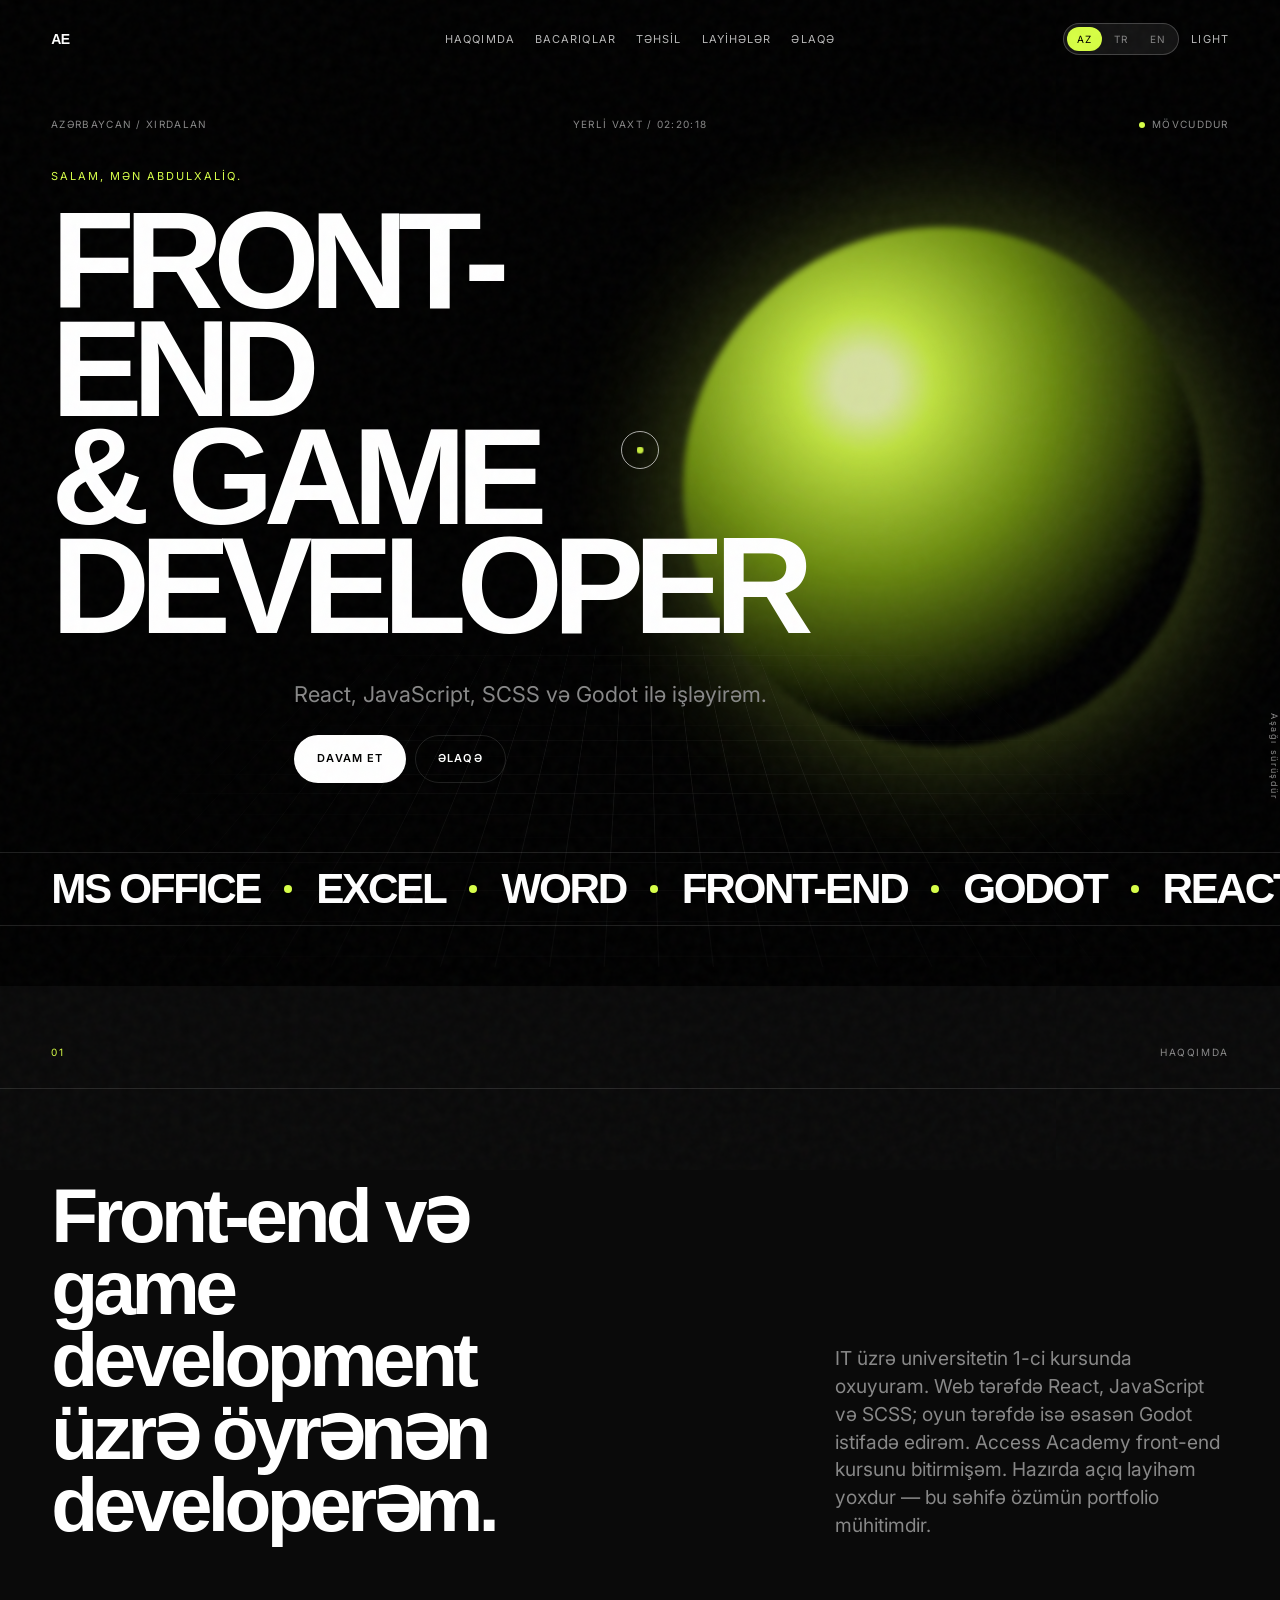
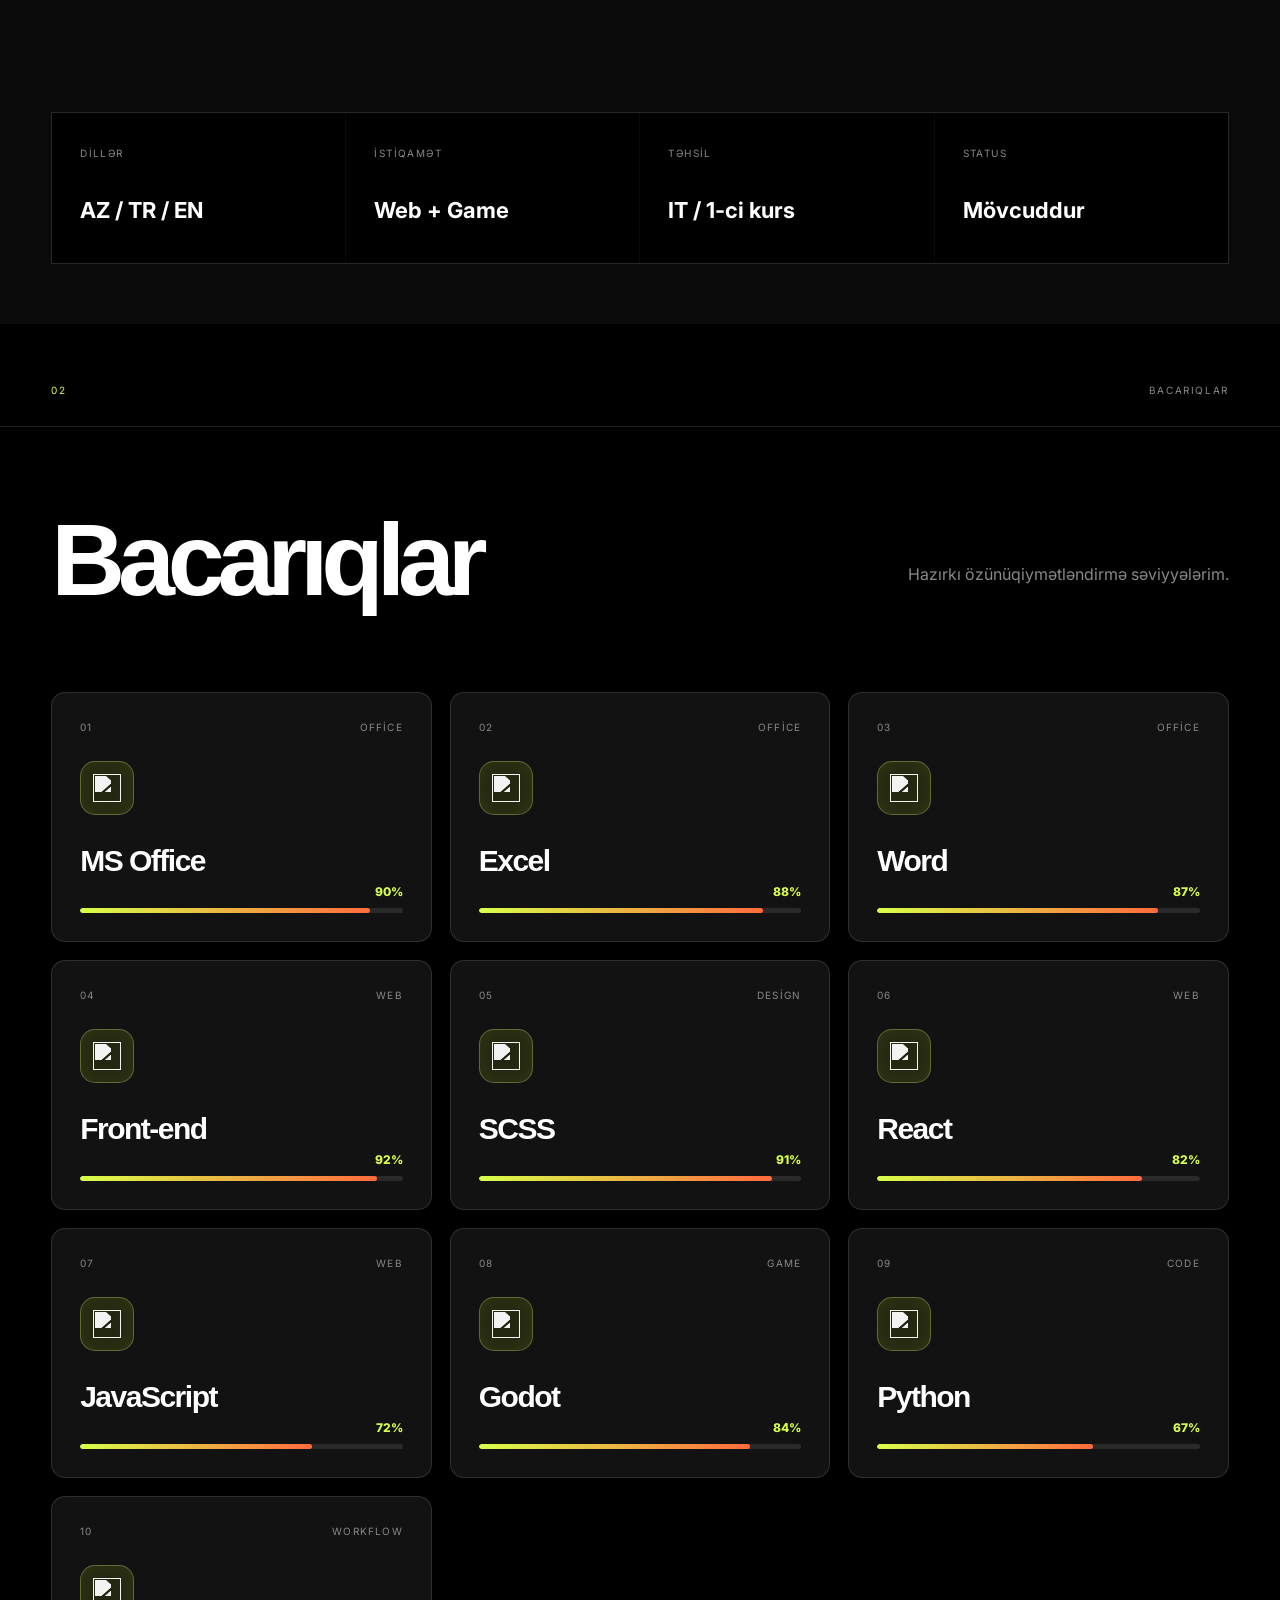
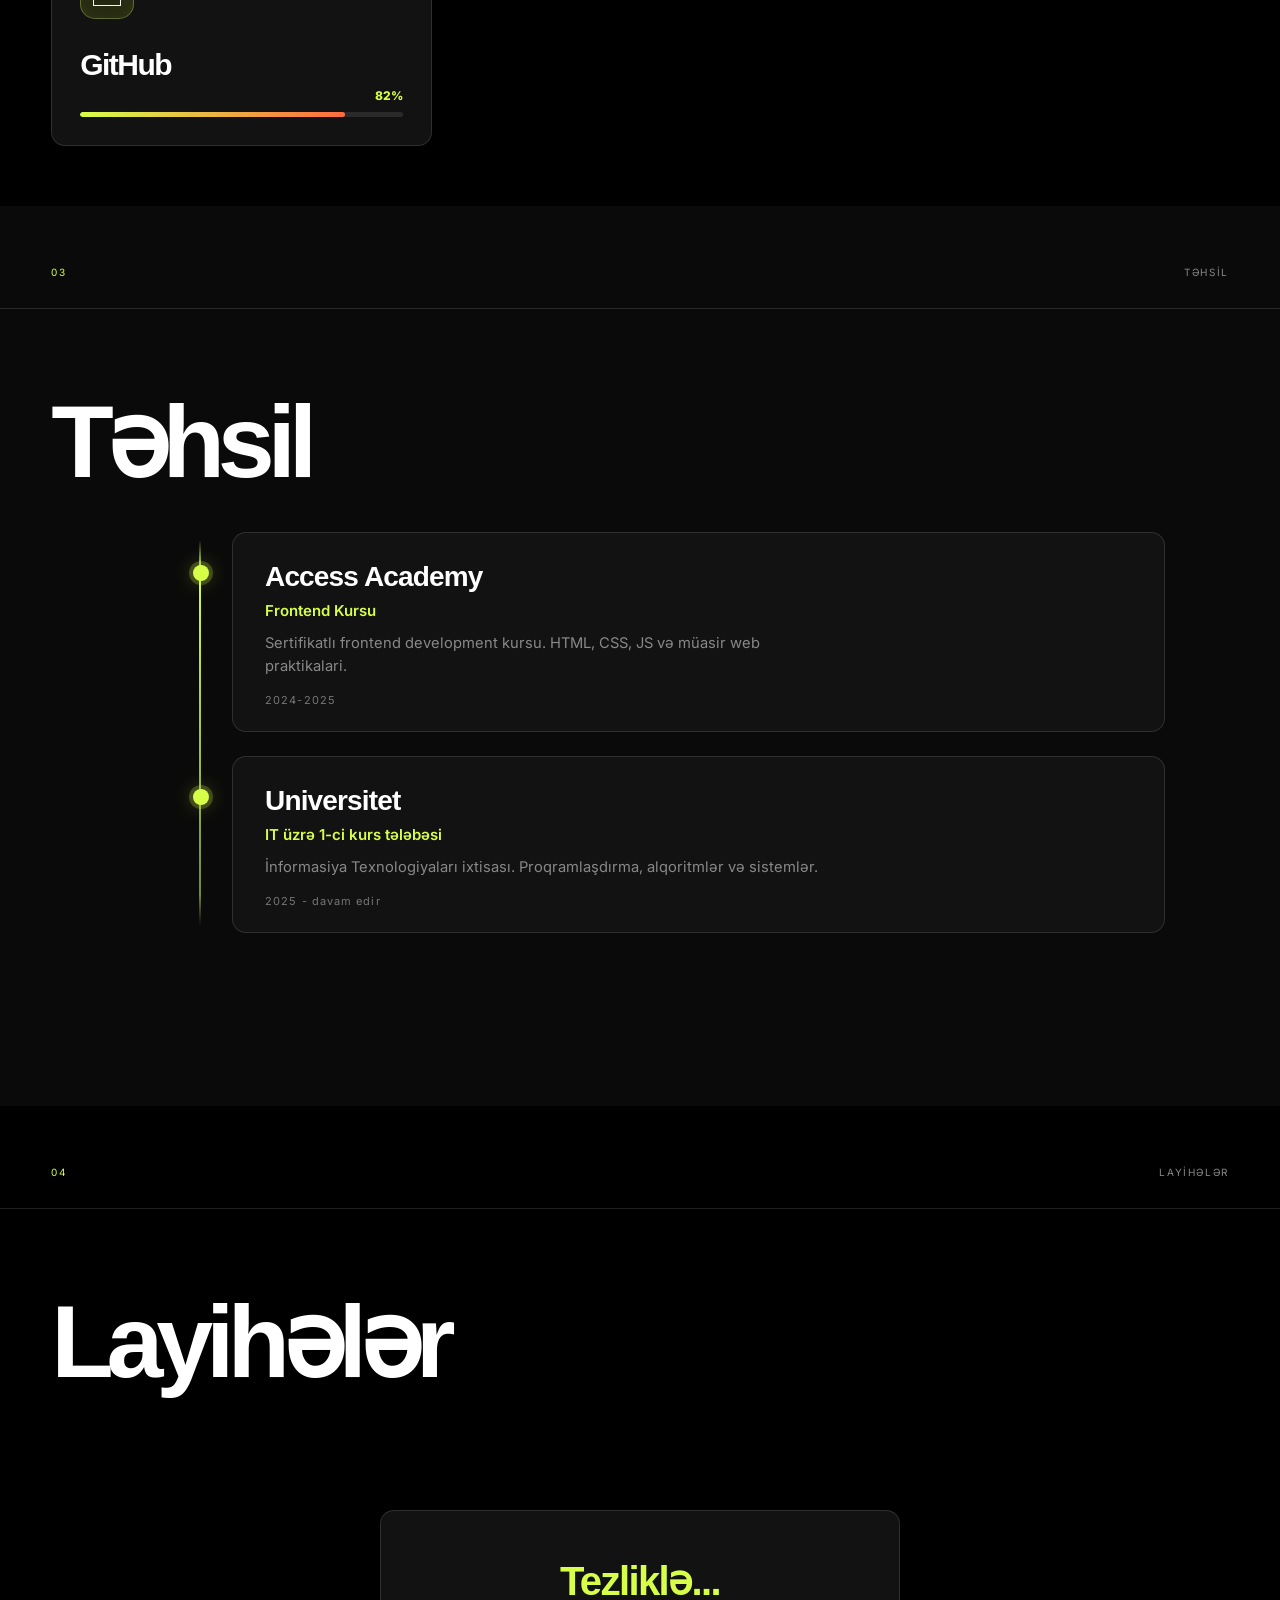
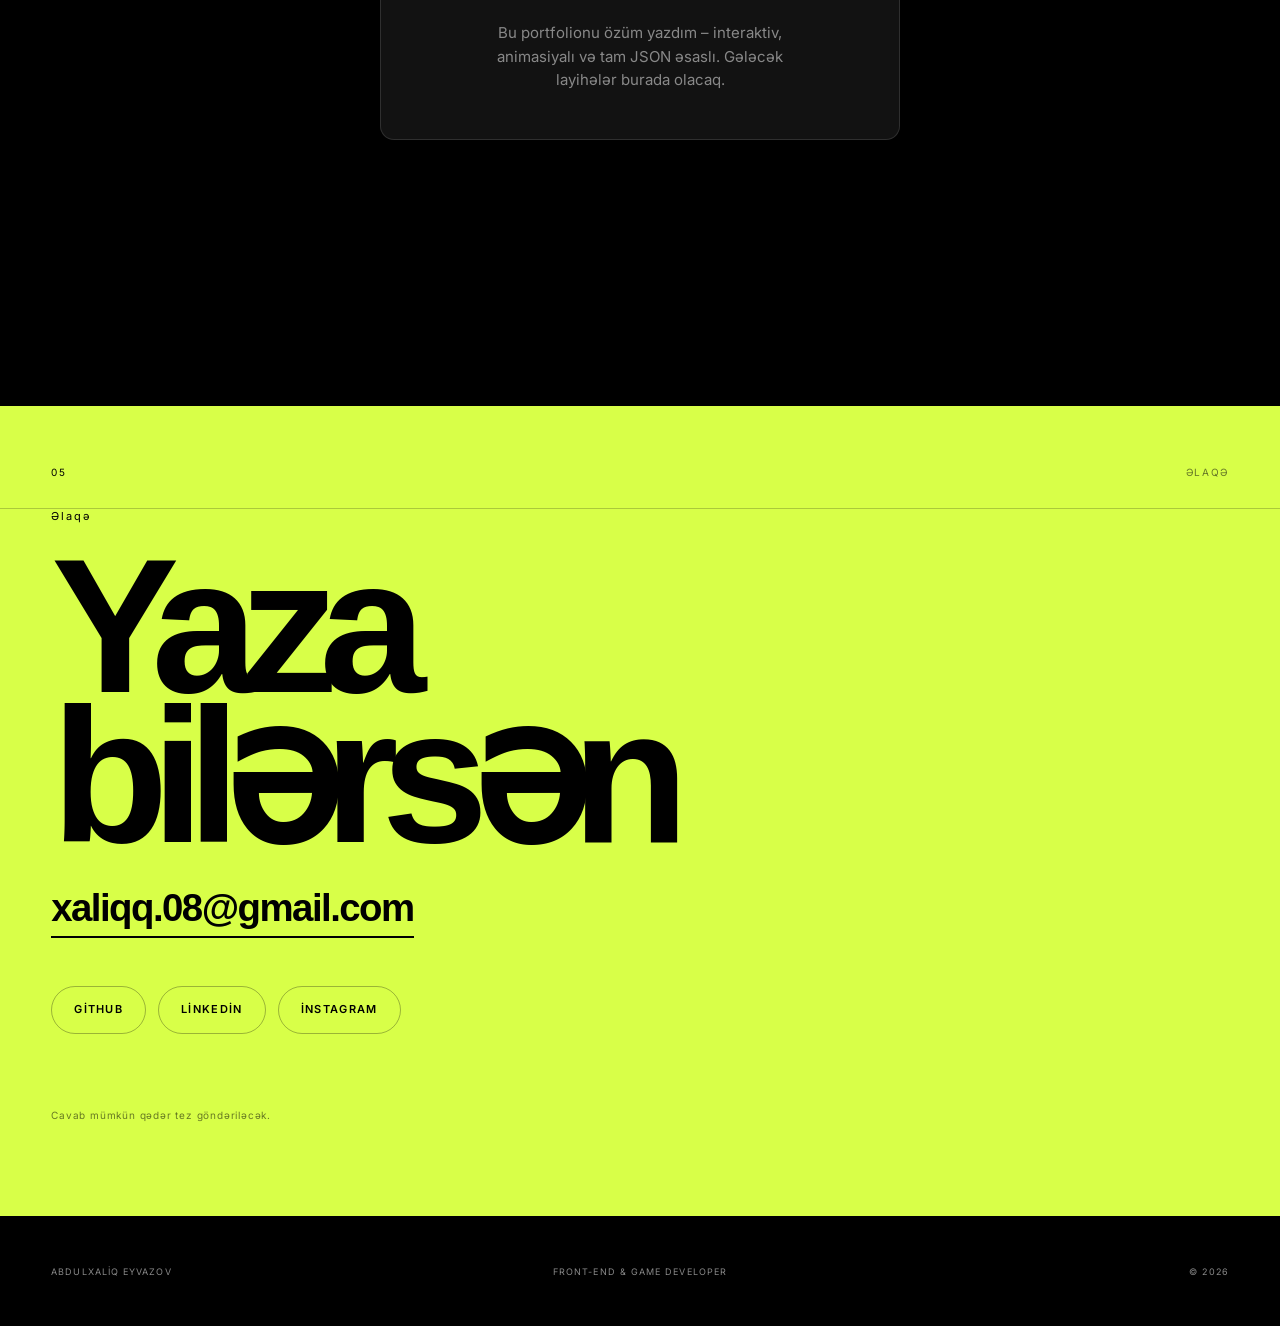
==== index.html @ 8be9647c "first" ====
<!doctype html>
<html lang="az">
<head>
  <meta charset="UTF-8">
  <meta name="viewport" content="width=device-width, initial-scale=1.0">
  <meta name="theme-color" content="#070708">
  <meta name="description" content="">
  <title></title>
  <link rel="preconnect" href="https://fonts.googleapis.com">
  <link rel="preconnect" href="https://fonts.gstatic.com" crossorigin>
  <link href="https://fonts.googleapis.com/css2?family=Inter:wght@400;500;600;700;800&display=swap" rel="stylesheet">
  <link rel="stylesheet" href="style/main.css">
</head>
<body>
  <div class="pageLoader" data-page-loader>
    <div class="pageLoader__number" data-loader-number></div>
    <div class="pageLoader__line"><span data-loader-line></span></div>
  </div>

  <div class="siteNoise" aria-hidden="true"></div>
  <div class="cursor cursor--dot" data-cursor-dot></div>
  <div class="cursor cursor--ring" data-cursor-ring></div>

  <header class="header" data-header>
    <div class="header__logo"><a href="#top" data-scroll-link data-site-name></a></div>
    <nav class="header__nav" data-nav></nav>
    <div class="header__tools">
      <div class="langPicker" data-language-picker></div>
      <button class="header__tool" type="button" data-theme-toggle></button>
      <button class="header__tool header__menu" type="button" data-menu-toggle></button>
    </div>
  </header>

  <main id="top">
    <section class="mainSection hero" id="hero" data-section="hero">
      <div class="hero__meta metaRow">
        <span data-location></span>
        <span data-local-time></span>
        <span data-status></span>
      </div>

      <div class="hero__stage">
        <div class="hero__grid"></div>
        <div class="hero__orb" data-hero-orb></div>
        <div class="hero__hello" data-hero-hello></div>
        <h1 class="hero__title" data-hero-title></h1>
        <p class="hero__sub" data-hero-sub></p>
        <div class="hero__actions" data-hero-actions></div>
        <div class="hero__hint" data-scroll-hint></div>
      </div>

      <div class="hero__ticker ticker" data-hero-ticker></div>
    </section>

    <section class="mainSection manifesto" id="about" data-section="about">
      <div class="sectionTop">
        <span class="sectionTop__index" data-section-index></span>
        <span data-section-label="about"></span>
      </div>
      <div class="manifesto__content">
        <div class="manifesto__lead" data-about-lead></div>
        <div class="manifesto__copy" data-about-copy></div>
        <div class="manifesto__facts" data-about-facts></div>
      </div>
    </section>

    <section class="mainSection skillSection" id="skills" data-section="skills">
      <div class="sectionTop">
        <span class="sectionTop__index" data-section-index></span>
        <span data-section-label="skills"></span>
      </div>
      <div class="skillSection__intro">
        <h2 class="megaTitle" data-skills-title></h2>
        <p data-skills-copy></p>
      </div>
      <div class="skillList" data-skill-list></div>
    </section>

    <section class="mainSection experience" id="journey" data-section="journey">
      <div class="sectionTop">
        <span class="sectionTop__index" data-section-index></span>
        <span data-section-label="journey"></span>
      </div>
      <div class="experience__header">
        <h2 class="megaTitle" data-journey-title></h2>
      </div>
      <div class="experience__rail" data-experience-rail></div>
    </section>

    <section class="mainSection projects" id="projects" data-section="projects">
      <div class="sectionTop">
        <span class="sectionTop__index" data-section-index></span>
        <span data-section-label="projects"></span>
      </div>
      <div class="projects__header">
        <h2 class="megaTitle" data-projects-title></h2>
      </div>
      <div class="projects__empty" data-projects-empty></div>
      <div class="projects__ideas" data-project-ideas></div>
    </section>

    <section class="mainSection contact" id="contact" data-section="contact">
      <div class="sectionTop">
        <span class="sectionTop__index" data-section-index></span>
        <span data-section-label="contact"></span>
      </div>
      <div class="contact__stage">
        <div class="contact__eyebrow" data-contact-eyebrow></div>
        <h2 class="contact__title" data-contact-title></h2>
        <button class="contact__mail" data-copy-email type="button"></button>
        <div class="contact__links" data-contact-links></div>
        <div class="contact__signal" data-contact-signal></div>
      </div>
    </section>
  </main>

  <footer class="footer" data-footer>
    <div data-footer-left></div>
    <div data-footer-center></div>
    <div data-footer-right></div>
  </footer>

  <div class="mobileMenu" data-mobile-menu>
    <div class="mobileMenu__top">
      <span data-mobile-name></span>
      <button type="button" data-mobile-close></button>
    </div>
    <div class="mobileMenu__links" data-mobile-links></div>
  </div>

  <div class="toast" data-toast></div>

  <script type="module" src="js/load.js"></script>
</body>
</html>
---- style/main.css ----
@charset "UTF-8";
:root {
  /* Pure dark */
  --color-background: #000000;
  --color-surface: #0a0a0a;
  --color-surface-alt: #121212;
  --color-text: #ffffff;
  --color-muted: #888888;
  --color-line: rgba(255, 255, 255, 0.12);
  --color-accent: #d8ff48;
  --color-accent-soft: #b8e02a;
  --color-hot: #ff6b3d;
  --color-glow: rgba(216, 255, 72, 0.22);
  --color-glow-strong: rgba(216, 255, 72, 0.4);
  --color-overlay: rgba(0, 0, 0, 0.75);
  --font-display: "Arial Black", "Helvetica Neue", Arial, sans-serif;
  --font-body: Inter, ui-sans-serif, system-ui, -apple-system, BlinkMacSystemFont, "Segoe UI", sans-serif;
  --radius-small: 14px;
  --radius-medium: 28px;
  --radius-large: 48px;
  --ease: cubic-bezier(0.2, 0.8, 0.2, 1);
  --page-padding: clamp(20px, 4vw, 56px);
  --section-pad: clamp(60px, 11vw, 30px);
  --header-height: 78px;
  --cursor-x: 50vw;
  --cursor-y: 50vh;
  --scroll-progress: 0;
  --shadow-soft: 0 20px 60px rgba(0, 0, 0, 0.5);
  --shadow-glow: 0 0 80px var(--color-glow);
}

:root[data-theme=light] {
  /* Pure light */
  --color-background: #ffffff;
  --color-surface: #f4f4f4;
  --color-surface-alt: #ebebeb;
  --color-text: #000000;
  --color-muted: #666666;
  --color-line: rgba(0, 0, 0, 0.12);
  --color-accent: #6b8f00;
  --color-accent-soft: #5a7a00;
  --color-hot: #d14d22;
  --color-glow: rgba(107, 143, 0, 0.18);
  --color-glow-strong: rgba(107, 143, 0, 0.32);
  --color-overlay: rgba(255, 255, 255, 0.85);
  --shadow-soft: 0 16px 40px rgba(0, 0, 0, 0.08);
  --shadow-glow: 0 0 50px var(--color-glow);
}

.header {
  width: min(100%, 1350px);
  margin: 0 auto;
  padding-inline: var(--page-padding);
  position: fixed;
  top: 0;
  left: 0;
  right: 0;
  bottom: auto;
  z-index: 50;
  height: var(--header-height);
  display: grid;
  grid-template-columns: 1fr auto 1fr;
  align-items: center;
  mix-blend-mode: difference;
  color: #fff;
  pointer-events: none;
}
.header .header__logo,
.header .header__nav,
.header .header__tools {
  pointer-events: auto;
}
.header .header__logo {
  font: 900 14px/1 var(--font-display);
  letter-spacing: -0.04em;
  text-transform: uppercase;
}
.header .header__nav {
  display: flex;
  gap: 20px;
}
.header .header__tools {
  justify-self: end;
  display: flex;
  align-items: center;
  gap: 12px;
}
.header .header__tools .header__tool {
  background: none;
  border: 0;
  padding: 7px 0;
  cursor: pointer;
}
.header .header__tools .header__menu {
  display: none;
  background-color: var(--color-text);
  padding: 8px;
  border-radius: 50px;
  color: var(--color-background);
}
.header .header__tools .langPicker {
  mix-blend-mode: normal;
  color: var(--color-text);
}

.header__nav a,
.header__tool {
  font-size: 11px;
  letter-spacing: 0.1em;
  text-transform: uppercase;
  opacity: 0.72;
  transition: opacity 0.3s var(--ease);
}

.header__nav a:hover,
.header__tool:hover {
  opacity: 1;
}

html[data-theme=dark] .header__tools .langPicker {
  background: rgba(255, 255, 255, 0.08);
  border-color: rgba(255, 255, 255, 0.2);
}

html[data-theme=light] .header__tools .langPicker {
  background: rgba(0, 0, 0, 0.06);
  border-color: rgba(0, 0, 0, 0.15);
}

main {
  position: relative;
}

.mainSection {
  position: relative;
  min-height: 100vh;
  padding-block: var(--section-pad);
  scroll-margin-top: var(--header-height);
}

.mainSection > * {
  width: min(100%, 1350px);
  margin: 0 auto;
  padding-inline: var(--page-padding);
}

.sectionTop {
  display: flex;
  justify-content: space-between;
  align-items: center;
  padding-bottom: 30px;
  border-bottom: 1px solid var(--color-line);
  color: var(--color-muted);
  text-transform: uppercase;
  letter-spacing: 0.16em;
  font-size: 10px;
}

.sectionTop__index {
  color: var(--color-accent);
}

.hero {
  min-height: 100svh;
  padding-top: calc(var(--header-height) + 40px);
  display: flex;
  flex-direction: column;
  justify-content: space-between;
  overflow: clip;
}

.hero__meta,
.metaRow {
  font-size: 10px;
  letter-spacing: 0.13em;
  color: var(--color-muted);
  text-transform: uppercase;
}

.metaRow {
  display: grid;
  grid-template-columns: repeat(3, 1fr);
  gap: 12px;
}

.metaRow span:nth-child(2) {
  text-align: center;
}

.metaRow span:nth-child(3) {
  text-align: right;
}

.hero__stage {
  position: relative;
  min-height: calc(100svh - var(--header-height) - 130px);
  display: grid;
  align-content: center;
  isolation: isolate;
}

.hero__grid {
  position: absolute;
  inset: -10% -5%;
  opacity: 0.55;
  background-image: linear-gradient(var(--color-line) 1px, transparent 1px), linear-gradient(90deg, var(--color-line) 1px, transparent 1px);
  background-size: 48px 48px;
  -webkit-mask-image: radial-gradient(circle at 50% 50%, black 20%, transparent 78%);
          mask-image: radial-gradient(circle at 50% 50%, black 20%, transparent 78%);
  z-index: -2;
  transform: perspective(700px) rotateX(52deg) translateY(13%);
  transform-origin: center bottom;
}

.hero__orb {
  position: absolute;
  width: min(46vw, 520px);
  aspect-ratio: 1;
  border-radius: 50%;
  right: 6%;
  top: 14%;
  background: radial-gradient(circle at 35% 30%, #f4ffb8 0 6%, var(--color-accent) 14%, #7a9e12 38%, transparent 70%);
  filter: blur(3px);
  opacity: 0.88;
  mix-blend-mode: screen;
  z-index: -1;
  animation: orbFloat 8s ease-in-out infinite;
  box-shadow: 0 0 120px var(--color-glow-strong);
}

.hero__hello {
  font-size: 11px;
  letter-spacing: 0.18em;
  text-transform: uppercase;
  margin-bottom: 24px;
  color: var(--color-accent);
}

.hero__title {
  margin: 0;
  white-space: pre-line;
  font: 900 clamp(54px, 10.7vw, 190px)/0.79 var(--font-display);
  letter-spacing: -0.075em;
  max-width: 7.5ch;
  text-transform: uppercase;
  transform: translateZ(0);
}

.hero__sub {
  width: min(100%, 520px);
  margin: 42px 0 0 clamp(0px, 19vw, 280px);
  font-size: clamp(15px, 1.7vw, 22px);
  line-height: 1.15;
  color: var(--color-muted);
}

.hero__actions {
  display: flex;
  gap: 10px;
  margin: 28px 0 0 clamp(0px, 19vw, 280px);
  flex-wrap: wrap;
}

.hero__hint {
  position: absolute;
  bottom: 22px;
  right: 0;
  writing-mode: vertical-rl;
  color: var(--color-muted);
  font-size: 9px;
  letter-spacing: 0.18em;
}

.hero__ticker {
  margin-top: 30px;
}

.manifesto {
  background: var(--color-surface);
}

.manifesto__content {
  padding-top: 90px;
  display: grid;
  grid-template-columns: 1.3fr 0.75fr;
  gap: 8vw;
}

.manifesto__lead {
  font: 800 clamp(38px, 6vw, 98px)/0.94 var(--font-display);
  letter-spacing: -0.06em;
  max-width: 11ch;
}

.manifesto__copy {
  color: var(--color-muted);
  font-size: clamp(15px, 1.5vw, 20px);
  line-height: 1.45;
  align-self: end;
}

.manifesto__facts {
  grid-column: 1/-1;
  display: grid;
  grid-template-columns: repeat(4, 1fr);
  gap: 1px;
  border: 1px solid var(--color-line);
  margin-top: 70px;
}

.manifesto__fact {
  padding: 28px;
  min-height: 150px;
  background: var(--color-background);
}

.manifesto__fact-label {
  color: var(--color-muted);
  font-size: 10px;
  letter-spacing: 0.14em;
  text-transform: uppercase;
}

.manifesto__fact-value {
  display: block;
  margin-top: 36px;
  font-size: 22px;
}

.skillSection {
  overflow: hidden;
}

.skillSection__intro,
.projects__header {
  display: flex;
  justify-content: space-between;
  gap: 40px;
  align-items: end;
  padding-top: 90px;
}

.megaTitle {
  margin: 0;
  font: 900 clamp(48px, 8vw, 128px)/0.83 var(--font-display);
  letter-spacing: -0.07em;
  max-width: 7.5ch;
}

.skillSection__intro p,
.projects__header p {
  max-width: 390px;
  color: var(--color-muted);
  line-height: 1.45;
}

.skillPointerLight {
  position: absolute;
  width: 110px;
  aspect-ratio: 1;
  left: 0;
  top: 0;
  border-radius: 50%;
  transform: translate(calc(var(--skill-pointer-x) - 50%), calc(var(--skill-pointer-y) - 50%)) scale(0.55);
  background: radial-gradient(circle, color-mix(in srgb, var(--color-accent) 34%, transparent) 0 12%, color-mix(in srgb, var(--color-accent) 16%, transparent) 30%, transparent 70%);
  filter: blur(1px);
  opacity: 0;
  pointer-events: none;
  z-index: 1;
  transition: opacity 0.25s var(--ease), transform 0.45s var(--ease);
}

.skillOrb {
  width: 132px;
  aspect-ratio: 1;
  display: grid;
  place-items: center;
  border-radius: 50%;
  background: var(--color-accent);
  color: var(--color-background);
  font: 900 17px var(--font-display);
  text-align: center;
  z-index: 2;
  box-shadow: 0 0 40px var(--color-glow-strong), 0 0 100px var(--color-glow);
  transition: transform 0.5s var(--ease), box-shadow 0.5s var(--ease);
}

.skillOrb:hover {
  box-shadow: 0 0 60px var(--color-glow-strong), 0 0 140px var(--color-glow);
}

.skillList {
  display: grid;
  grid-template-columns: repeat(3, 1fr);
  gap: 18px;
  margin-top: 10vh;
}

.skillCard {
  --mx: 50%;
  --my: 50%;
  position: relative;
  min-height: 250px;
  padding: 28px 28px 24px;
  background: var(--color-surface-alt);
  border: 1px solid var(--color-line);
  border-radius: var(--radius-small);
  overflow: hidden;
  cursor: pointer;
  transform: translateZ(0);
  transition: transform 0.55s var(--ease), border-color 0.45s var(--ease), box-shadow 0.55s var(--ease), background-color 0.45s var(--ease);
}

.skillCard::after {
  content: "";
  position: absolute;
  left: 14px;
  right: 14px;
  top: 0;
  height: 2px;
  background: linear-gradient(90deg, var(--color-accent), var(--color-hot), var(--color-accent));
  background-size: 200% 100%;
  transform: scaleX(0);
  transform-origin: left;
  opacity: 0;
  transition: transform 0.65s var(--ease), opacity 0.4s var(--ease);
  animation: skillLineFlow 2.6s linear infinite paused;
}

.skillCard:hover,
.skillCard.is-near {
  border-color: color-mix(in srgb, var(--color-accent) 52%, var(--color-line));
  background: color-mix(in srgb, var(--color-surface-alt) 88%, var(--color-accent) 12%);
  transform: translateY(-6px);
  box-shadow: 0 18px 55px color-mix(in srgb, var(--color-glow) 75%, transparent), 0 0 0 1px color-mix(in srgb, var(--color-accent) 10%, transparent) inset;
}

.skillCard:hover::after,
.skillCard.is-near::after {
  transform: scaleX(1);
  opacity: 1;
  animation-play-state: running;
}

/* Shared mouse-follow glow for all cards */
.glowCard {
  --mx: 50%;
  --my: 50%;
}

.glowCard__halo {
  position: absolute;
  width: 160px;
  aspect-ratio: 1;
  left: var(--mx);
  top: var(--my);
  transform: translate(-50%, -50%);
  border-radius: 50%;
  background: radial-gradient(circle, color-mix(in srgb, var(--color-accent) 28%, transparent) 0, transparent 70%);
  filter: blur(14px);
  opacity: 0;
  pointer-events: none;
  z-index: 1;
  transition: opacity 0.25s var(--ease);
  will-change: left, top, opacity;
}

.glowCard:hover .glowCard__halo,
.glowCard.is-near .glowCard__halo {
  opacity: 1;
}

.glowCard::before {
  content: "";
  position: absolute;
  inset: 0;
  background: radial-gradient(circle at var(--mx) var(--my), color-mix(in srgb, var(--color-accent) 14%, transparent) 0, transparent 36%);
  opacity: 0;
  transition: opacity 0.35s var(--ease);
  pointer-events: none;
  z-index: 0;
}

.glowCard:hover::before,
.glowCard.is-near::before {
  opacity: 1;
}

.skillCard__top {
  position: relative;
  z-index: 2;
  display: flex;
  justify-content: space-between;
  color: var(--color-muted);
  font-size: 10px;
  letter-spacing: 0.12em;
  text-transform: uppercase;
  transition: color 0.3s var(--ease);
}

.skillCard:hover .skillCard__top,
.skillCard.is-near .skillCard__top {
  color: color-mix(in srgb, var(--color-accent) 70%, var(--color-text));
}

.skillCard__badge {
  position: relative;
  z-index: 2;
  margin-top: 28px;
  width: 54px;
  height: 54px;
  display: grid;
  place-items: center;
  border-radius: 15px;
  background: color-mix(in srgb, var(--color-accent) 12%, var(--color-surface));
  border: 1px solid color-mix(in srgb, var(--color-accent) 22%, var(--color-line));
  color: var(--color-accent);
  font: 800 12px var(--font-display);
  box-shadow: inset 0 0 22px color-mix(in srgb, var(--color-accent) 8%, transparent);
  transition: transform 0.55s var(--ease), box-shadow 0.55s var(--ease);
}

.skillCard__badge img {
  width: 28px;
  height: 28px;
  -o-object-fit: contain;
     object-fit: contain;
  display: block;
  /* mono icon: white on dark theme, black on light theme */
  filter: brightness(0) invert(1);
  opacity: 0.95;
}

html[data-theme=light] .skillCard__badge img {
  filter: brightness(0);
  opacity: 0.9;
}

.skillCard:hover .skillCard__badge,
.skillCard.is-near .skillCard__badge {
  transform: translateY(-2px) scale(1.05) rotate(-3deg);
  box-shadow: 0 0 24px var(--color-glow);
}

.skillCard__name {
  position: absolute;
  left: 28px;
  bottom: 66px;
  z-index: 2;
  font: 800 30px/0.95 var(--font-display);
  letter-spacing: -0.05em;
  max-width: 80%;
}

.skillCard__bar {
  position: absolute;
  left: 28px;
  right: 28px;
  bottom: 28px;
  z-index: 2;
  height: 5px;
  background: color-mix(in srgb, var(--color-line) 85%, transparent);
  border-radius: 999px;
  overflow: hidden;
}

.skillCard__fill {
  width: 0;
  height: 100%;
  background: linear-gradient(90deg, var(--color-accent), var(--color-hot), var(--color-accent));
  background-size: 200% 100%;
  border-radius: inherit;
  transition: width 1s 0.05s var(--ease);
  animation: skillLineFlow 2.6s linear infinite paused;
}

.skillCard.is-visible .skillCard__fill {
  width: var(--skill);
  animation-play-state: running;
}

.skillCard__level {
  position: absolute;
  right: 28px;
  bottom: 42px;
  z-index: 2;
  color: var(--color-accent);
  font: 800 12px var(--font-body);
}

.experience {
  background: var(--color-surface);
}

.experience__header {
  padding-top: 90px;
}

/* Title stays left; rail + cards sit further right under it */
.experience__rail {
  display: flex;
  flex-direction: column;
  gap: 24px;
  margin-top: 48px;
  width: 80%;
  position: relative;
  padding-left: 40px;
  top: 0;
  left: 4rem;
}

.experience__rail::before {
  content: "";
  position: absolute;
  left: 7px;
  top: 8px;
  bottom: 8px;
  width: 2px;
  border-radius: 2px;
  background: linear-gradient(to bottom, transparent 0%, var(--color-accent) 8%, color-mix(in srgb, var(--color-accent) 45%, var(--color-line)) 92%, transparent 100%);
}

.experience__item {
  position: relative;
  width: 100%;
  border: 1px solid var(--color-line);
  border-radius: var(--radius-small);
  padding: 28px 32px 24px;
  background: var(--color-surface-alt);
  overflow: visible;
  transition: transform 0.45s var(--ease), border-color 0.45s var(--ease), box-shadow 0.45s var(--ease);
}

.experience__dot {
  position: absolute;
  width: 16px;
  height: 16px;
  border-radius: 50%;
  background: var(--color-accent);
  left: -40px;
  top: 32px;
  flex-shrink: 0;
  box-shadow: 0 0 0 4px color-mix(in srgb, var(--color-accent) 22%, transparent), 0 0 20px var(--color-glow-strong);
  z-index: 3;
  pointer-events: none;
}

.experience__item:hover,
.experience__item.is-near {
  transform: translateX(4px);
  border-color: color-mix(in srgb, var(--color-accent) 40%, var(--color-line));
  box-shadow: 0 16px 48px color-mix(in srgb, var(--color-glow) 40%, transparent);
}

.experience__item:hover .experience__dot,
.experience__item.is-near .experience__dot {
  box-shadow: 0 0 0 5px color-mix(in srgb, var(--color-accent) 28%, transparent), 0 0 28px var(--color-glow-strong);
}

.experience__body {
  position: relative;
  z-index: 2;
  overflow: hidden;
}

.experience__institution {
  margin: 0;
  font: 800 clamp(20px, 2.4vw, 28px)/1.15 var(--font-display);
  letter-spacing: -0.03em;
}

.experience__role {
  margin: 8px 0 0;
  font-size: clamp(13px, 1.2vw, 15px);
  font-weight: 600;
  color: var(--color-accent);
}

.experience__desc {
  margin: 12px 0 0;
  max-width: 62ch;
  font-size: clamp(13px, 1.15vw, 15px);
  line-height: 1.5;
  color: var(--color-muted);
}

.experience__year {
  display: block;
  margin-top: 16px;
  font-size: 11px;
  letter-spacing: 0.1em;
  color: var(--color-muted);
  opacity: 0.85;
}

.projects__header {
  padding-top: 90px;
}

.projects__empty {
  margin-top: 14vh;
  display: flex;
  justify-content: center;
}

.projectsEmptyCard {
  position: relative;
  width: min(100%, 520px);
  padding: 48px 40px;
  text-align: center;
  border: 1px solid var(--color-line);
  border-radius: var(--radius-small);
  background: var(--color-surface-alt);
  overflow: hidden;
  transition: border-color 0.4s var(--ease), box-shadow 0.4s var(--ease);
}

.projectsEmptyCard:hover,
.projectsEmptyCard.is-near {
  border-color: color-mix(in srgb, var(--color-accent) 35%, var(--color-line));
  box-shadow: 0 16px 48px color-mix(in srgb, var(--color-glow) 35%, transparent);
}

.projectsEmptyCard__title {
  position: relative;
  z-index: 2;
  margin: 0;
  font: 800 clamp(28px, 4vw, 40px)/1.1 var(--font-display);
  letter-spacing: -0.04em;
  color: var(--color-accent);
}

.projectsEmptyCard__copy {
  position: relative;
  z-index: 2;
  margin: 18px auto 0;
  max-width: 36ch;
  font-size: clamp(13px, 1.2vw, 15px);
  line-height: 1.55;
  color: var(--color-muted);
}

.projects__ideas {
  display: grid;
  grid-template-columns: repeat(3, 1fr);
  gap: 1px;
  background: var(--color-line);
  margin-top: 28px;
}

.projectIdea {
  min-height: 300px;
  padding: 25px;
  background: var(--color-surface-alt);
  position: relative;
  overflow: hidden;
  transition: background-color 0.5s var(--ease), box-shadow 0.5s var(--ease);
}

.projectIdea:hover,
.projectIdea.is-near {
  background: var(--color-surface);
  box-shadow: 0 0 40px var(--color-glow);
}

.projectIdea__number {
  position: relative;
  z-index: 2;
  color: var(--color-accent);
  font-size: 10px;
}

.projectIdea__title {
  position: absolute;
  left: 25px;
  bottom: 68px;
  z-index: 2;
  font: 800 34px/0.9 var(--font-display);
  max-width: 8ch;
  letter-spacing: -0.06em;
}

.projectIdea__meta {
  position: absolute;
  left: 25px;
  bottom: 25px;
  z-index: 2;
  color: var(--color-muted);
  font-size: 11px;
}

.ghostButton,
.roundButton {
  display: inline-flex;
  align-items: center;
  justify-content: center;
  box-sizing: border-box;
  border: 1px solid var(--color-line);
  background: transparent;
  padding: 14px 22px;
  min-height: 48px;
  border-radius: 999px;
  text-transform: uppercase;
  font-size: 11px;
  font-weight: 600;
  letter-spacing: 0.1em;
  line-height: 1.2;
  text-decoration: none;
  cursor: pointer;
  white-space: nowrap;
  transition: background-color 0.3s var(--ease), color 0.3s var(--ease), transform 0.3s var(--ease), border-color 0.3s var(--ease), box-shadow 0.3s var(--ease);
}

.ghostButton:hover {
  background: var(--color-accent);
  color: var(--color-background);
  border-color: transparent;
  transform: translateY(-3px);
}

.contact {
  background: var(--color-accent);
  color: var(--color-background);
  min-height: 90vh;
}

.contact .sectionTop {
  border-color: rgba(11, 11, 12, 0.22);
  color: rgba(11, 11, 12, 0.55);
}

.contact .sectionTop__index {
  color: var(--color-background);
}

.contact__stage {
  min-height: 68vh;
  display: flex;
  flex-direction: column;
  justify-content: center;
}

.contact__eyebrow {
  font-size: 11px;
  letter-spacing: 0.17em;
}

.contact__title {
  margin: 28px 0 35px;
  white-space: pre-line;
  font: 900 clamp(76px, 15vw, 250px)/0.78 var(--font-display);
  letter-spacing: -0.09em;
  max-width: 7ch;
}

.contact__mail {
  align-self: flex-start;
  border: 0;
  border-bottom: 2px solid currentColor;
  padding: 0 0 6px;
  background: transparent;
  font: 800 clamp(20px, 3vw, 42px) var(--font-display);
  letter-spacing: -0.04em;
  cursor: pointer;
}

.contact__links {
  display: flex;
  gap: 12px;
  flex-wrap: wrap;
  margin-top: 48px;
  align-items: center;
}

.contact__link {
  display: inline-flex;
  align-items: center;
  justify-content: center;
  box-sizing: border-box;
  padding: 14px 22px;
  min-height: 48px;
  border: 1px solid rgba(11, 11, 12, 0.3);
  border-radius: 999px;
  background: transparent;
  color: inherit;
  font-size: 11px;
  font-weight: 600;
  letter-spacing: 0.12em;
  text-transform: uppercase;
  line-height: 1.2;
  text-decoration: none;
  white-space: nowrap;
  cursor: pointer;
  transition: background-color 0.3s var(--ease), color 0.3s var(--ease), border-color 0.3s var(--ease), transform 0.3s var(--ease);
}

.contact__link:hover {
  background: var(--color-background);
  color: var(--color-accent);
  border-color: transparent;
  transform: translateY(-3px);
}

.contact__signal {
  margin-top: auto;
  padding-top: 50px;
  font-size: 10px;
  opacity: 0.52;
  letter-spacing: 0.08em;
}

.ticker {
  width: 100%;
  overflow: hidden;
  border-block: 1px solid var(--color-line);
  padding-block: 12px;
}
.ticker .ticker__track {
  display: flex;
  width: -moz-max-content;
  width: max-content;
  animation: marquee 22s linear infinite;
}

.ticker__item {
  display: flex;
  align-items: center;
  gap: 24px;
  padding-right: 24px;
  font: 800 clamp(22px, 3.3vw, 48px) var(--font-display);
  letter-spacing: -0.055em;
}

.ticker__dot {
  width: 8px;
  aspect-ratio: 1;
  border-radius: 50%;
  background: var(--color-accent);
  display: inline-block;
}

.buttonRow {
  display: flex;
  gap: 9px;
  flex-wrap: wrap;
}

.roundButton {
  background: var(--color-text);
  color: var(--color-background);
  border-color: transparent;
}

.roundButton:hover {
  background: var(--color-accent);
  color: var(--color-text);
  transform: translateY(-4px) scale(1.02);
  box-shadow: 0 8px 32px var(--color-glow);
}

.pageLoader {
  position: fixed;
  inset: 0;
  z-index: 100;
  display: grid;
  place-items: end start;
  padding: 30px;
  background: var(--color-background);
  color: var(--color-text);
  transition: opacity 0.8s var(--ease), visibility 0.8s var(--ease);
}
.pageLoader .pageLoader__number {
  font: 900 clamp(44px, 9vw, 110px) var(--font-display);
  letter-spacing: -0.08em;
}
.pageLoader .pageLoader__line {
  position: absolute;
  left: 30px;
  right: 30px;
  bottom: 24px;
  height: 1px;
  background: var(--color-line);
}
.pageLoader .pageLoader__line span {
  display: block;
  height: 100%;
  width: 0;
  background: var(--color-accent);
}

.is-done {
  opacity: 0;
  visibility: hidden;
}

.siteNoise {
  position: fixed;
  inset: -30%;
  z-index: 45;
  pointer-events: none;
  opacity: 0.05;
  background-image: url("data:image/svg+xml,%3Csvg viewBox='0 0 160 160' xmlns='http://www.w3.org/2000/svg'%3E%3Cfilter id='n'%3E%3CfeTurbulence type='fractalNoise' baseFrequency='.9' numOctaves='3' stitchTiles='stitch'/%3E%3C/filter%3E%3Crect width='100%25' height='100%25' filter='url(%23n)' opacity='.7'/%3E%3C/svg%3E");
  transform: translate3d(0, 0, 0);
  animation: noise 0.2s steps(2) infinite;
}

html[data-theme=light] .siteNoise {
  opacity: 0.025;
}

.cursor {
  position: fixed;
  left: var(--cursor-x);
  top: var(--cursor-y);
  pointer-events: none;
  z-index: 90;
  transform: translate(-50%, -50%);
}

.cursor--dot {
  width: 7px;
  height: 7px;
  border-radius: 50%;
  background: var(--color-accent);
  mix-blend-mode: difference;
}

.cursor--ring {
  width: 38px;
  height: 38px;
  border: 1px solid color-mix(in srgb, var(--color-text) 65%, transparent);
  border-radius: 50%;
  transition: width 0.25s var(--ease), height 0.25s var(--ease), border-color 0.25s var(--ease);
}

body.is-hovering .cursor--ring {
  width: 58px;
  height: 58px;
  border-color: var(--color-accent);
}

.mobileMenu {
  position: fixed;
  inset: 0;
  z-index: 80;
  background: var(--color-background);
  padding: 28px var(--page-padding);
  display: none;
  flex-direction: column;
  visibility: hidden;
  pointer-events: none;
  transform: translateY(-120%);
  transition: transform 0.55s var(--ease), visibility 0.55s var(--ease);
}

.mobileMenu.is-open {
  display: flex;
  visibility: visible;
  pointer-events: auto;
  transform: translateY(0);
}

body.is-menu-open {
  overflow: hidden;
}

.mobileMenu__top {
  display: flex;
  justify-content: space-between;
  align-items: center;
  text-transform: uppercase;
  font-size: 11px;
  letter-spacing: 0.12em;
}

.mobileMenu__top button {
  border: 1px solid var(--color-line);
  background: transparent;
  border-radius: 999px;
  padding: 10px 13px;
  cursor: pointer;
}

.mobileMenu__links {
  display: grid;
  margin-top: auto;
  margin-bottom: auto;
  gap: 40px;
}

.mobileMenu__links a {
  display: block;
  font: 900 40px var(--font-display);
  letter-spacing: -0.07em;
  border-bottom: 1px solid var(--color-line);
  padding-block: 12px;
  text-align: center;
  width: 70%;
  margin: auto;
}

/* Language picker — select AZ / TR / EN */
.langPicker {
  display: flex;
  align-items: center;
  gap: 2px;
  border: 1px solid var(--color-line);
  border-radius: 999px;
  padding: 3px;
  background: color-mix(in srgb, var(--color-surface) 80%, transparent);
}

.langPicker__btn {
  border: 0;
  background: transparent;
  color: var(--color-muted);
  font-size: 10px;
  letter-spacing: 0.08em;
  text-transform: uppercase;
  padding: 6px 10px;
  border-radius: 999px;
  cursor: pointer;
  transition: background-color 0.25s var(--ease), color 0.25s var(--ease);
}

.langPicker__btn.is-active {
  background: var(--color-accent);
  color: var(--color-background);
}

.langPicker__btn:hover:not(.is-active) {
  color: var(--color-text);
}

.toast {
  position: fixed;
  z-index: 100;
  left: 50%;
  bottom: 25px;
  transform: translate(-50%, 30px);
  opacity: 0;
  pointer-events: none;
  background: var(--color-text);
  color: var(--color-background);
  padding: 12px 15px;
  border-radius: 999px;
  font-size: 10px;
  letter-spacing: 0.12em;
  text-transform: uppercase;
  transition: opacity 0.35s var(--ease), transform 0.35s var(--ease);
}

.toast.is-visible {
  opacity: 1;
  transform: translate(-50%, 0);
}

.footer {
  width: min(100%, 1350px);
  margin: 0 auto;
  padding-inline: var(--page-padding);
  min-height: 110px;
  display: grid;
  grid-template-columns: 1fr auto 1fr;
  align-items: center;
  gap: 20px;
  font-size: 9px;
  letter-spacing: 0.12em;
  text-transform: uppercase;
  color: var(--color-muted);
}

.footer > :last-child {
  text-align: right;
}

[data-reveal] {
  opacity: 0;
  transform: translateY(35px);
  transition: opacity 0.8s var(--ease), transform 0.8s var(--ease);
}

[data-reveal].is-visible {
  opacity: 1;
  transform: none;
}

@keyframes marquee {
  to {
    transform: translateX(-50%);
  }
}
@keyframes orbFloat {
  0%, 100% {
    transform: translate3d(0, 0, 0) scale(1);
  }
  50% {
    transform: translate3d(-28px, 26px, 0) scale(1.06);
  }
}
@keyframes spin {
  to {
    transform: rotate(360deg);
  }
}
@keyframes spinReverse {
  to {
    transform: rotate(-360deg);
  }
}
@keyframes noise {
  0% {
    transform: translate(0, 0);
  }
  25% {
    transform: translate(1%, -1%);
  }
  50% {
    transform: translate(-1%, 1%);
  }
  75% {
    transform: translate(1%, 1%);
  }
  100% {
    transform: translate(-1%, -1%);
  }
}
@keyframes pulseDot {
  0%, 100% {
    box-shadow: 0 0 0 0 color-mix(in srgb, var(--color-accent) 0%, transparent);
  }
  50% {
    box-shadow: 0 0 0 12px color-mix(in srgb, var(--color-accent) 12%, transparent);
  }
}
.statusDot {
  width: 6px;
  height: 6px;
  display: inline-block;
  margin-right: 7px;
  border-radius: 50%;
  background: var(--color-accent);
  animation: pulseDot 1.8s infinite;
}

@keyframes skillLineFlow {
  0% {
    background-position: 0% 50%;
  }
  50% {
    background-position: 100% 50%;
  }
  100% {
    background-position: 0% 50%;
  }
}
@media (max-width: 960px) {
  .header {
    grid-template-columns: 1fr auto;
  }
  .header .header__nav {
    display: none !important;
  }
  .header .header__tools .header__menu {
    display: inline-flex !important;
    opacity: 1;
    visibility: visible;
    pointer-events: auto;
  }
  /* Mobile menu only exists in the layout below 960px */
  .mobileMenu {
    display: flex;
  }
  body.is-menu-open .mobileMenu {
    display: flex !important;
    visibility: visible !important;
    pointer-events: auto !important;
    transform: none !important;
  }
  .hero__orb {
    width: 52vw;
    right: -8%;
    top: 20%;
    opacity: 0.55;
  }
  .hero__sub,
  .hero__actions {
    margin-left: 0;
  }
  .manifesto__content {
    grid-template-columns: 1fr;
  }
  .manifesto__copy {
    align-self: auto;
  }
  .manifesto__facts {
    grid-template-columns: repeat(2, 1fr);
  }
  .skillList {
    grid-template-columns: repeat(2, 1fr);
  }
  .skillScene {
    min-height: 400px;
  }
  .skillSection__intro,
  .projects__header,
  .experience__header {
    flex-direction: column;
    align-items: flex-start;
  }
  .experience__rail {
    margin-left: 20px;
    padding-left: 36px;
  }
  .experience__dot {
    left: -36px;
  }
  .projects__ideas {
    grid-template-columns: 1fr;
  }
  .footer {
    grid-template-columns: 1fr;
    padding-block: 35px;
  }
  .footer > :last-child,
  .footer > :nth-child(2) {
    text-align: left;
  }
}
@media (min-width: 961px) {
  .mobileMenu,
  .mobileMenu.is-open {
    display: none !important;
    visibility: hidden !important;
    pointer-events: none !important;
    transform: translateY(-150%) !important;
  }
}
@media (max-width: 640px) {
  :root {
    --header-height: 68px;
  }
  .hero {
    padding-top: calc(var(--header-height) + 24px);
  }
  .metaRow {
    grid-template-columns: 1fr;
    gap: 4px;
  }
  .metaRow span:nth-child(2),
  .metaRow span:nth-child(3) {
    text-align: left;
  }
  .hero__stage {
    min-height: calc(100svh - var(--header-height) - 80px);
  }
  .hero__title {
    max-width: 100%;
    font-size: clamp(51px, 16vw, 90px);
  }
  .hero__orb {
    width: 70vw;
    right: -25%;
    top: 25%;
  }
  .hero__hint {
    display: none;
  }
  .manifesto__lead {
    max-width: 100%;
  }
  .manifesto__facts {
    grid-template-columns: 1fr 1fr;
  }
  .manifesto__fact {
    min-height: 120px;
    padding: 18px;
  }
  .manifesto__fact-value {
    margin-top: 28px;
    font-size: 17px;
  }
  .skillScene {
    min-height: 340px;
    margin-top: 62px;
  }
  .skillScene::before {
    width: 90vw;
  }
  .skillScene::after {
    width: 56vw;
  }
  .skillList {
    grid-template-columns: 1fr;
    gap: 14px;
  }
  .experience__rail {
    margin-left: 12px;
    padding-left: 32px;
  }
  .experience__dot {
    left: -32px;
  }
  .experience__rail {
    left: 1.25rem;
  }
  .contact__title {
    font-size: clamp(68px, 20vw, 115px);
  }
  .cursor {
    display: none;
  }
  .langPicker__btn {
    padding: 5px 8px;
  }
}
@media (prefers-reduced-motion: reduce) {
  *,
  *::before,
  *::after {
    animation-duration: 0.01ms !important;
    animation-iteration-count: 1 !important;
    scroll-behavior: auto !important;
    transition-duration: 0.01ms !important;
  }
}
* {
  box-sizing: border-box;
}

html {
  scroll-behavior: smooth;
  color-scheme: dark;
}

html[data-theme=light] {
  color-scheme: light;
}

html,
body {
  margin: 0;
  padding: 0;
  min-height: 100%;
}

body {
  background: var(--color-background);
  color: var(--color-text);
  font-family: var(--font-body);
  overflow-x: hidden;
  transition: background-color 0.45s var(--ease), color 0.45s var(--ease);
}

a {
  color: inherit;
  text-decoration: none;
}

button,
input,
textarea,
select {
  font: inherit;
}

button {
  color: inherit;
}

::-moz-selection {
  background: var(--color-accent);
  color: var(--color-background);
}

::selection {
  background: var(--color-accent);
  color: var(--color-background);
}

::-webkit-scrollbar {
  width: 8px;
  height: 8px;
}

::-webkit-scrollbar-track {
  background: var(--color-background);
}

::-webkit-scrollbar-thumb {
  background: color-mix(in srgb, var(--color-accent) 40%, var(--color-surface-alt));
  border-radius: 4px;
}

::-webkit-scrollbar-thumb:hover {
  background: color-mix(in srgb, var(--color-accent) 60%, var(--color-surface-alt));
}/*# sourceMappingURL=main.css.map */
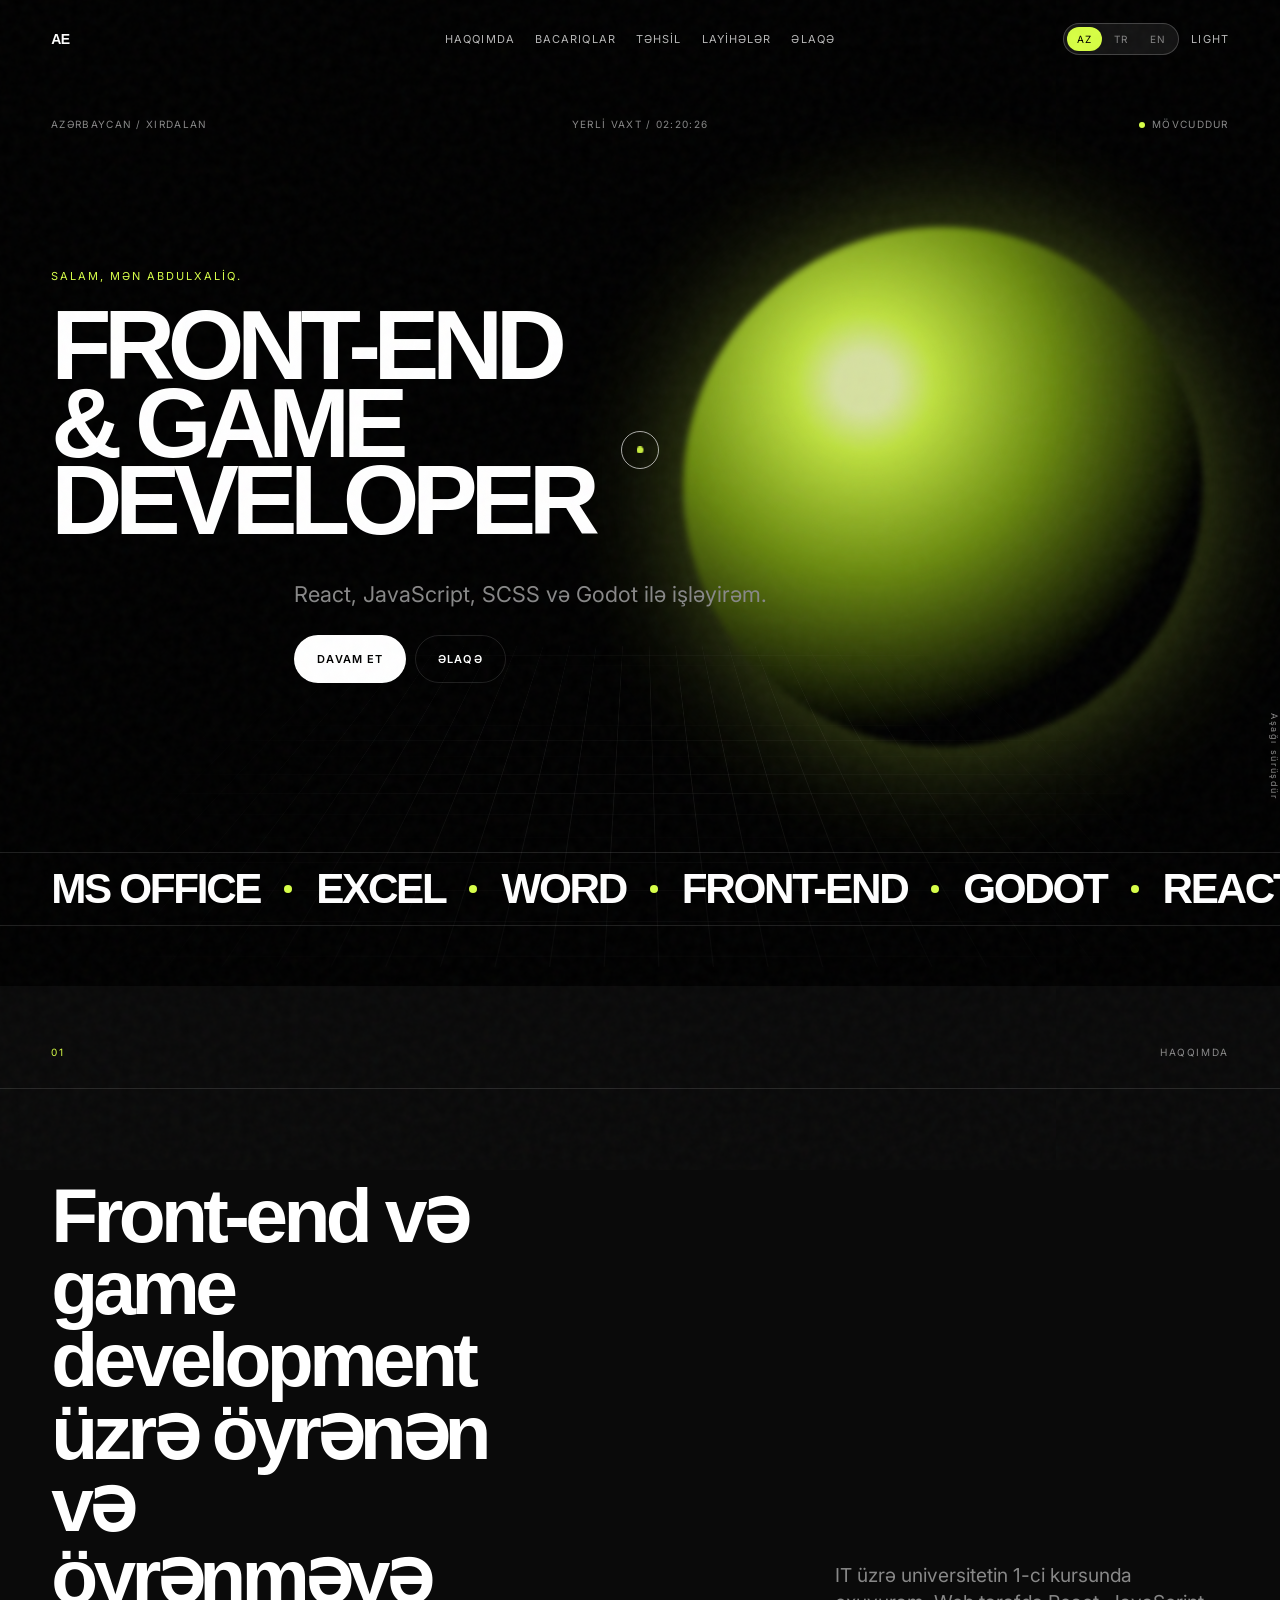
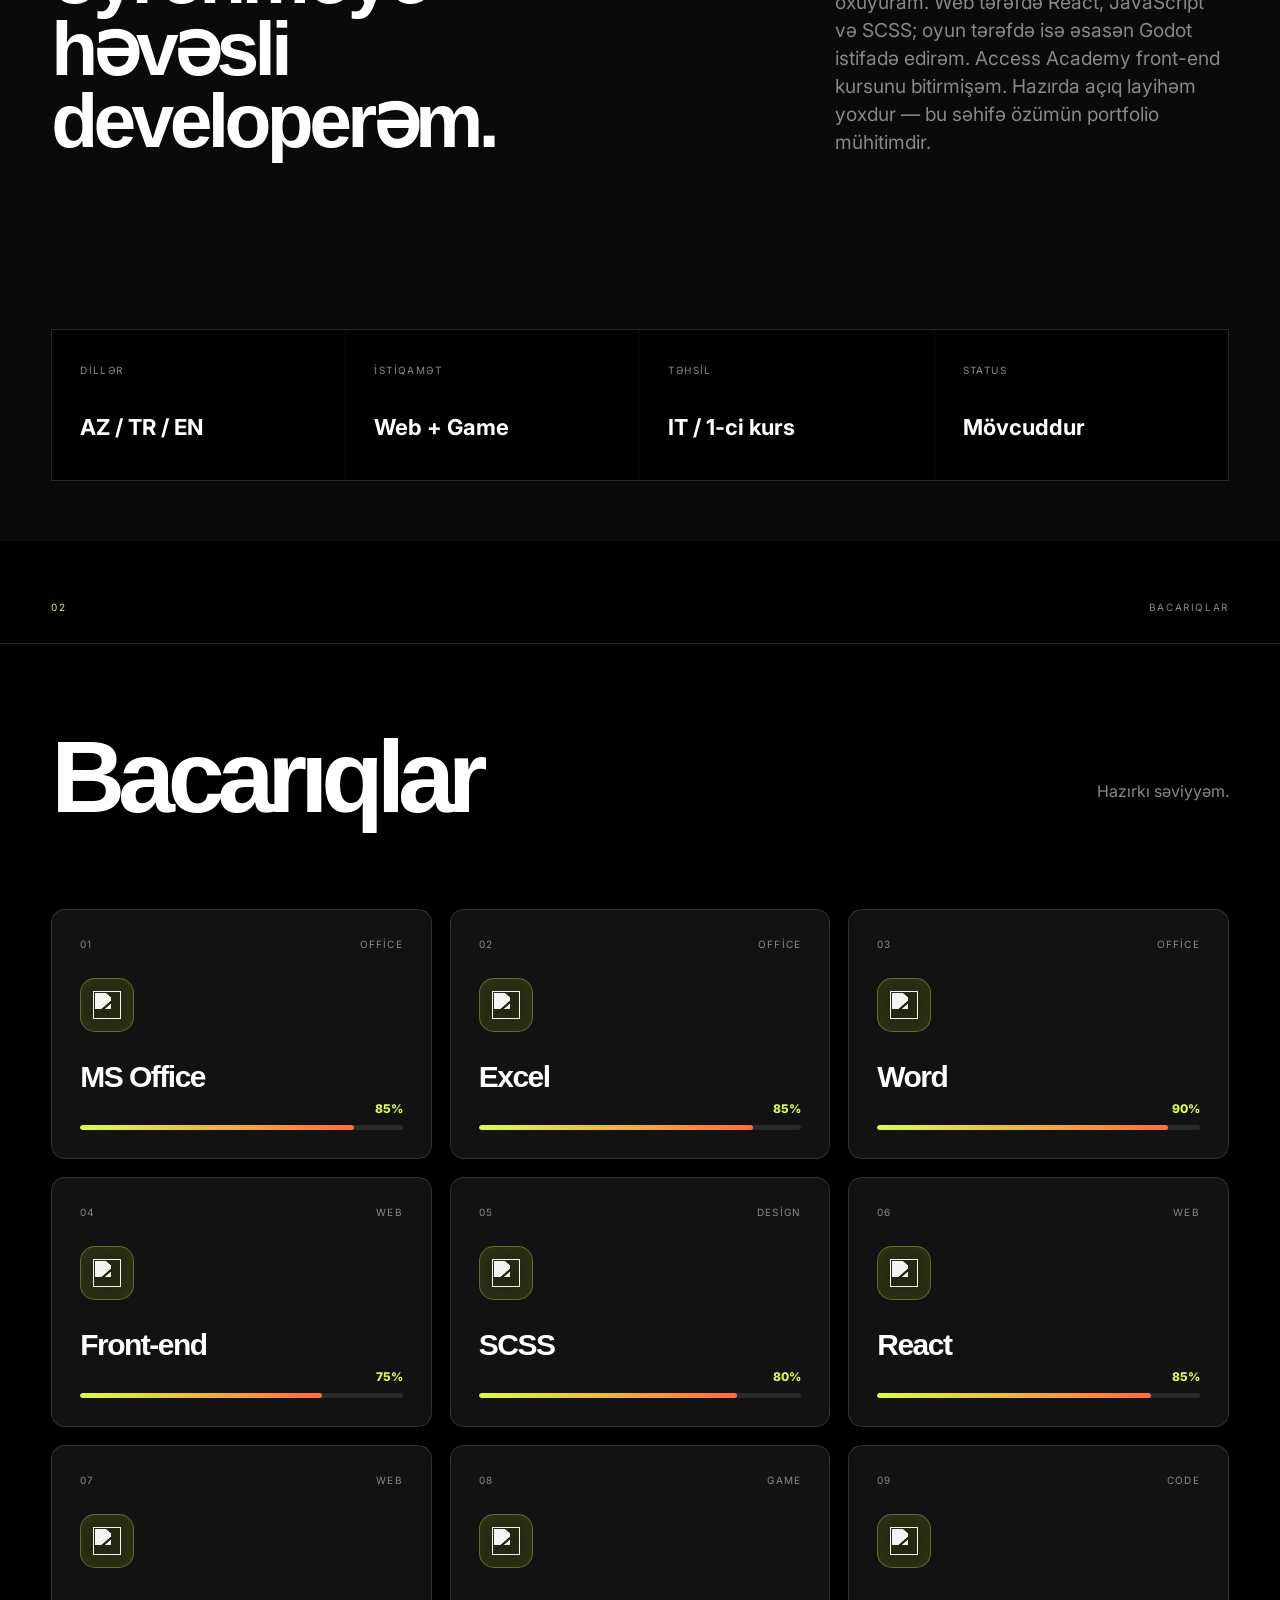
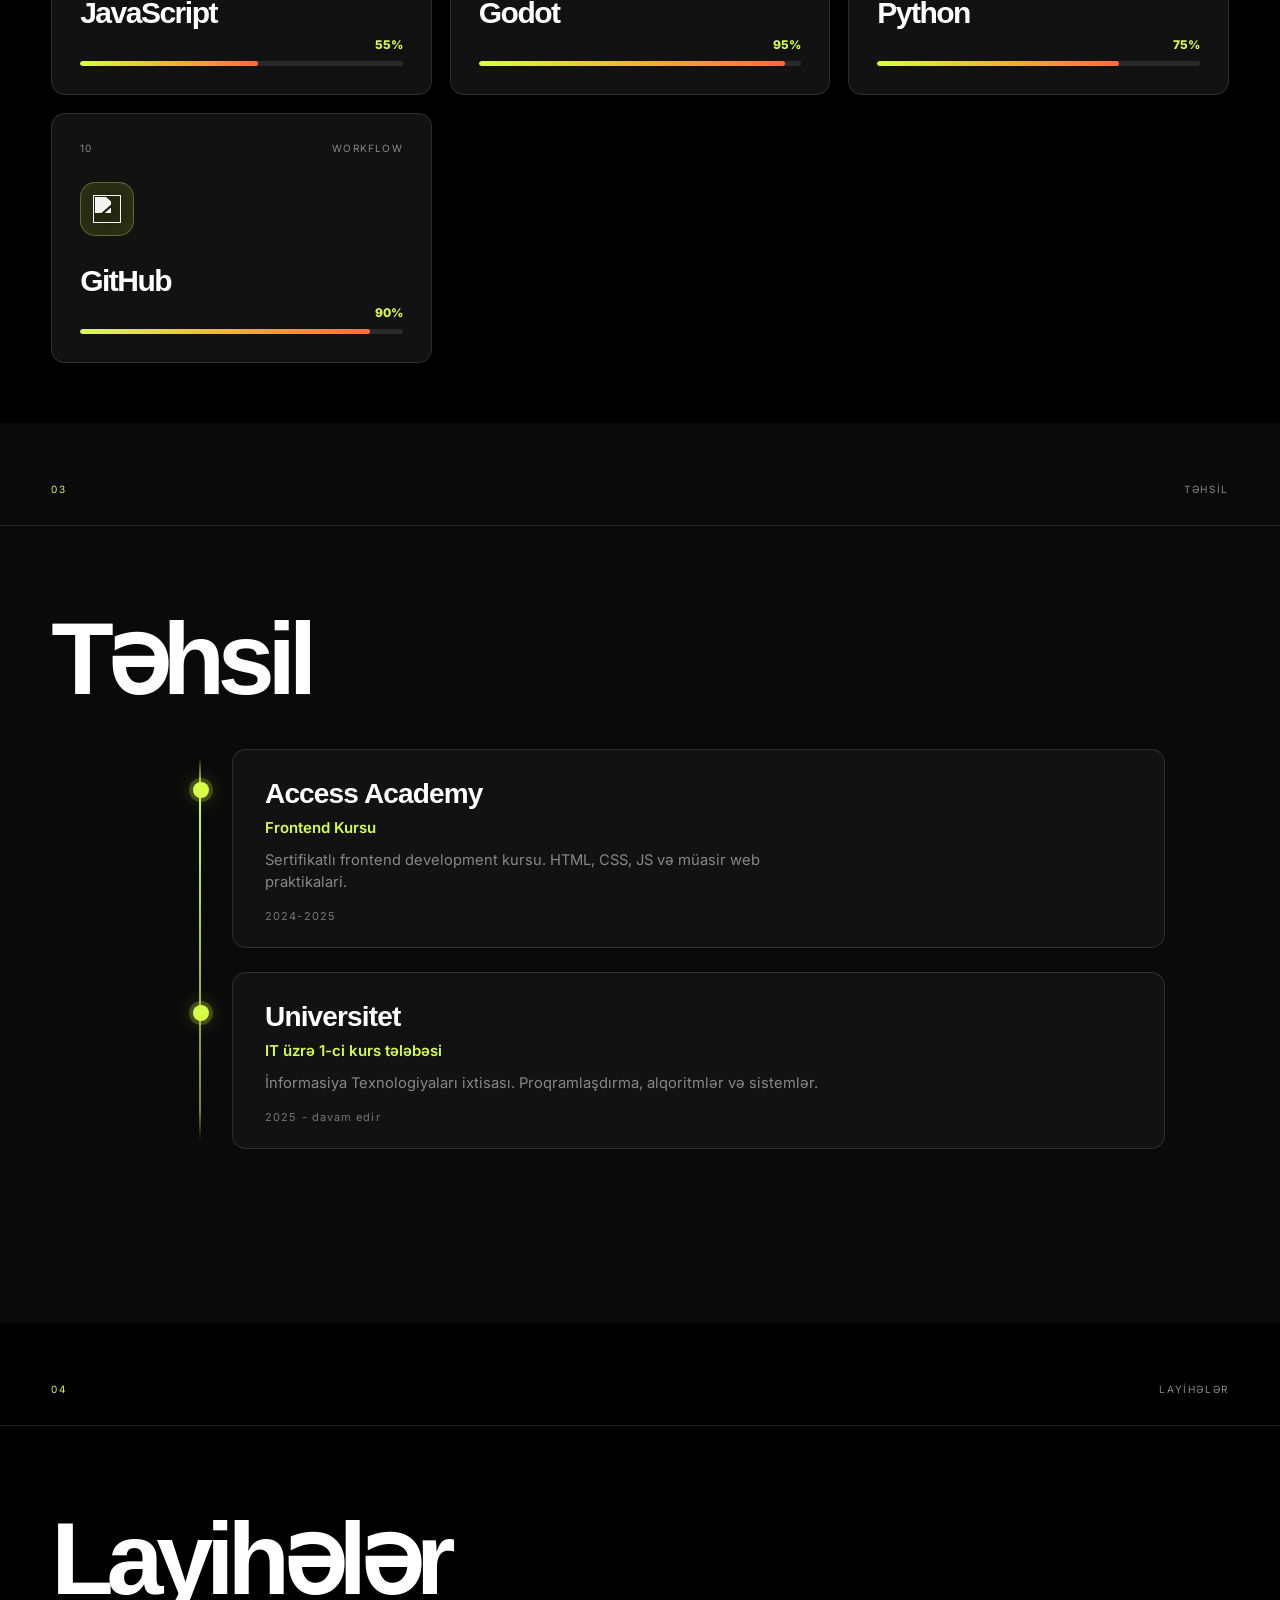
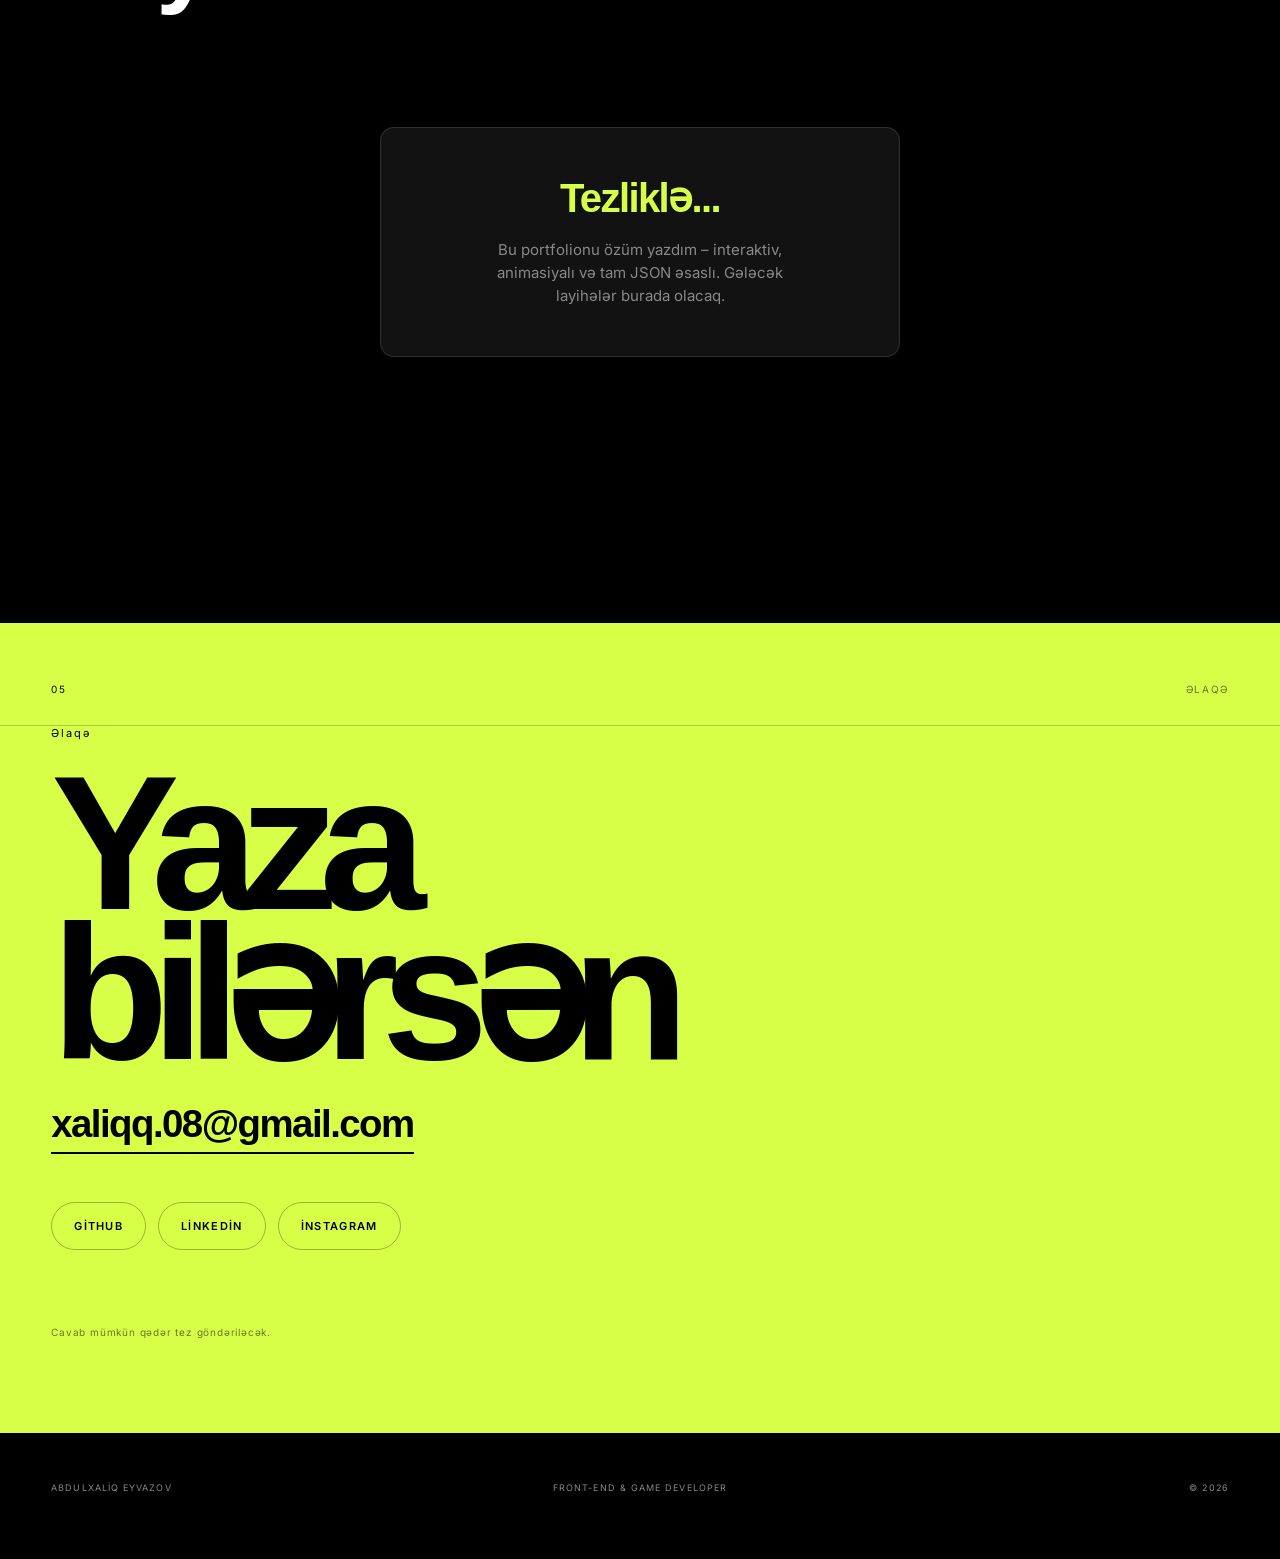
==== commit 676778be: "info html ai, scss bug fix, json edit" ====
--- a/index.html
+++ b/index.html
@@ -4,8 +4,14 @@
   <meta charset="UTF-8">
   <meta name="viewport" content="width=device-width, initial-scale=1.0">
   <meta name="theme-color" content="#070708">
-  <meta name="description" content="">
-  <title></title>
+  <meta name="description" content="Yazılım mühendisi portfolyosu. React, SCSS, JavaScript ile modern frontend web uygulamaları; Godotla kreatif oyun geliştirme projelerim ve güncel CV'm. Gelişmiş yardım">
+  <title>Portfolio / AE</title>
+  <meta name="robots" content="index, follow" />
+  <meta property="og:type" content="website" />
+  <meta property="og:title" content="Eyvazov Abdulxaliq | Software Engineer & Game Developer" />
+  <meta property="og:description" content="React, SCSS ve Godot kullanan profesyonel yazılımcı portfolyosu." />
+  <meta property="og:image" content="https://thisxaliq.github.io/assets/preview.png" />
+  <meta property="og:url" content="https://thisxaliq.github.io/" />
   <link rel="preconnect" href="https://fonts.googleapis.com">
   <link rel="preconnect" href="https://fonts.gstatic.com" crossorigin>
   <link href="https://fonts.googleapis.com/css2?family=Inter:wght@400;500;600;700;800&display=swap" rel="stylesheet">
@@ -23,7 +29,9 @@
 
   <header class="header" data-header>
     <div class="header__logo"><a href="#top" data-scroll-link data-site-name></a></div>
-    <nav class="header__nav" data-nav></nav>
+    <nav class="header__nav" data-nav>
+
+    </nav>
     <div class="header__tools">
       <div class="langPicker" data-language-picker></div>
       <button class="header__tool" type="button" data-theme-toggle></button>
@@ -43,8 +51,8 @@
         <div class="hero__grid"></div>
         <div class="hero__orb" data-hero-orb></div>
         <div class="hero__hello" data-hero-hello></div>
-        <h1 class="hero__title" data-hero-title></h1>
-        <p class="hero__sub" data-hero-sub></p>
+        <h1 class="hero__title" data-hero-title>Front-end & Game Developer</h1>
+        <p class="hero__sub" data-hero-sub>IT üzrə universitetin 1-ci kursunda oxuyuram. Web tərəfdə React, JavaScript və SCSS; oyun tərəfdə isə əsasən Godot istifadə edirəm. Access Academy front-end kursunu bitirmişəm. Hazırda açıq layihəm yoxdur — bu səhifə özümün portfolio mühitimdir.</p>
         <div class="hero__actions" data-hero-actions></div>
         <div class="hero__hint" data-scroll-hint></div>
       </div>
@@ -71,7 +79,7 @@
       </div>
       <div class="skillSection__intro">
         <h2 class="megaTitle" data-skills-title></h2>
-        <p data-skills-copy></p>
+        <p data-skills-copy>Hazırkı özünüqiymətləndirmə səviyyələrim.</p>
       </div>
       <div class="skillList" data-skill-list></div>
     </section>
@@ -131,5 +139,13 @@
   <div class="toast" data-toast></div>
 
   <script type="module" src="js/load.js"></script>
+  <p onload-js>yüklənir...</p>
+  <!-- 
+    !!! DİQQƏT !!!
+    SAYTIN ƏKSƏRYƏTİ SUNİ İNTELLEKT TƏRƏFİNDƏN YIĞILMIŞDIR
+    HAL HAZIRDA ORJİNAL SAYT BAŞDAN YIĞILIR
+    O MÜDDƏT ƏRZİNDƏ BU SAYT İSTİFADƏ EDİLƏCƏK
+    DİQQƏTİNİZ VƏ SƏBRİNİZ ÜÇÜN TƏŞƏKKÜRLƏR
+  -->
 </body>
 </html>
--- a/style/main.css
+++ b/style/main.css
@@ -239,9 +239,9 @@
 .hero__title {
   margin: 0;
   white-space: pre-line;
-  font: 900 clamp(54px, 10.7vw, 190px)/0.79 var(--font-display);
+  font: 900 clamp(94px, 7.7vw, 152px)/0.79 var(--font-display);
   letter-spacing: -0.075em;
-  max-width: 7.5ch;
+  max-width: 10ch;
   text-transform: uppercase;
   transform: translateZ(0);
 }
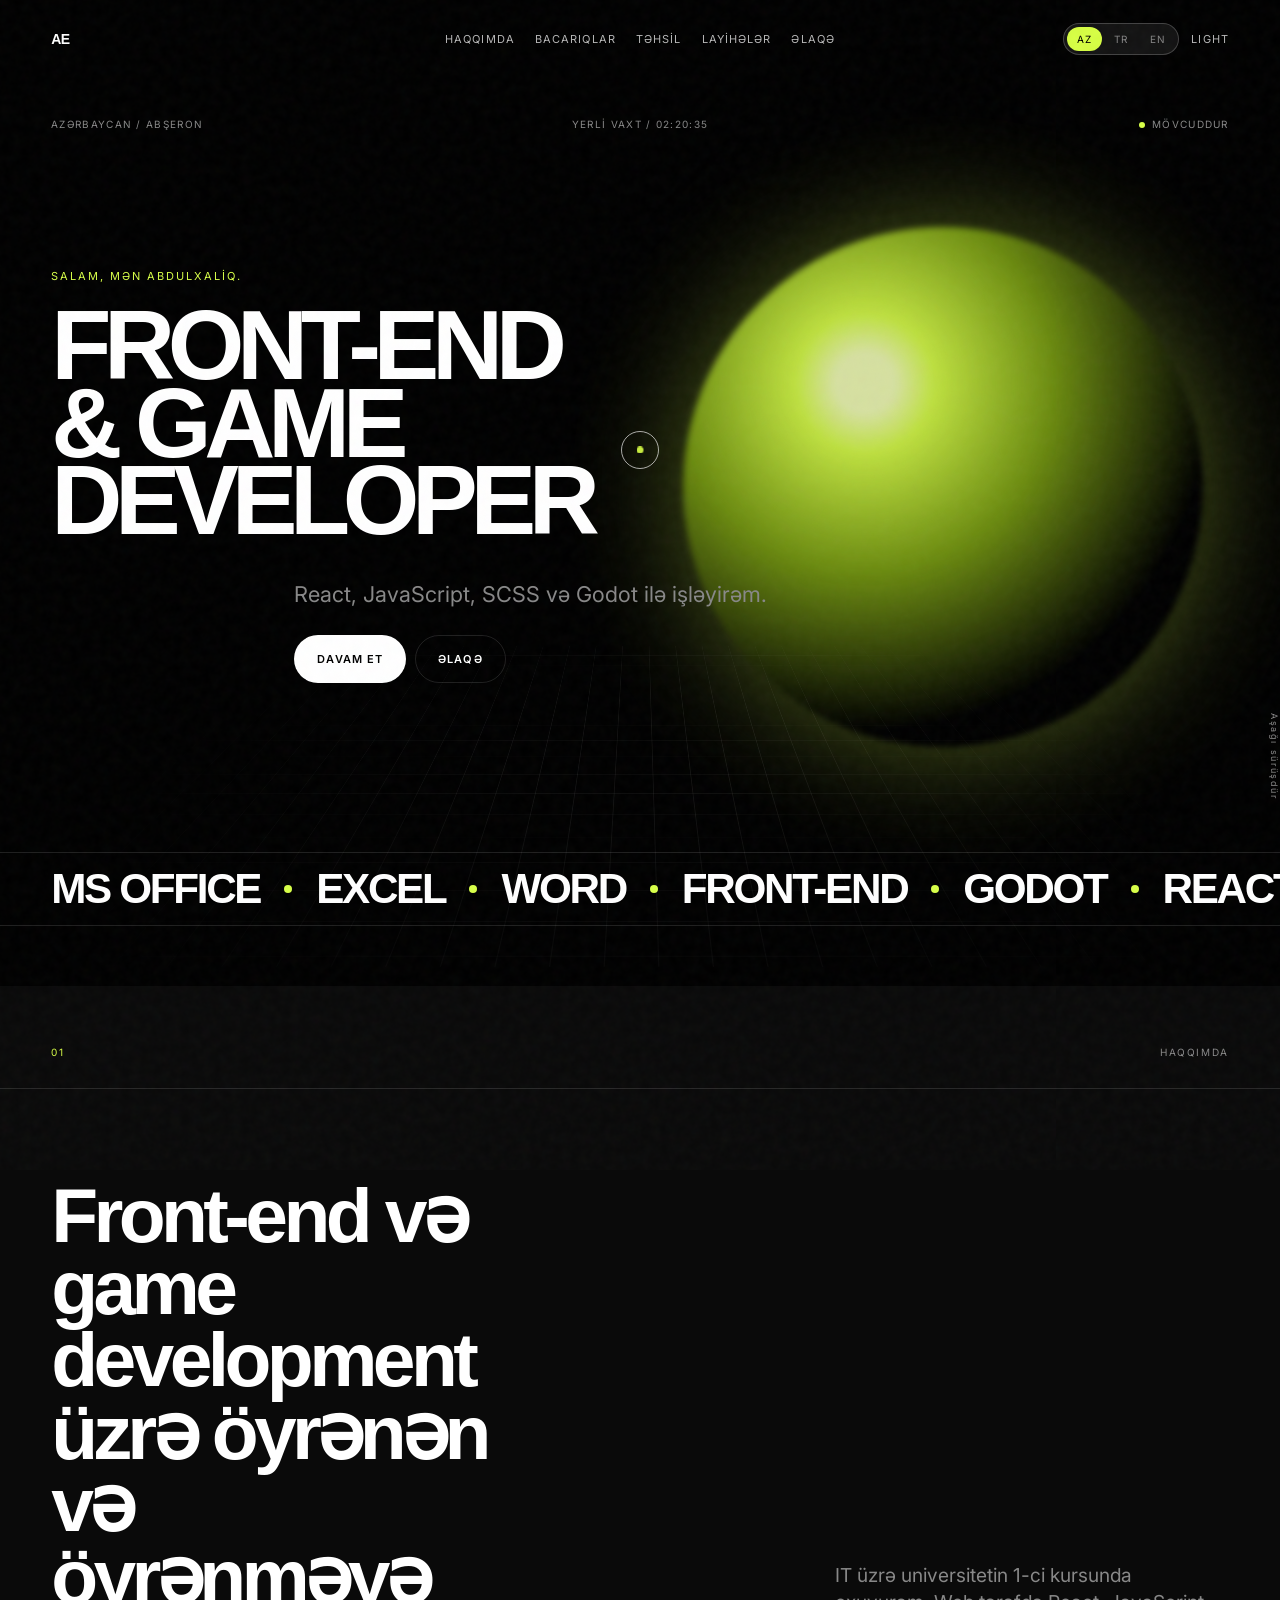
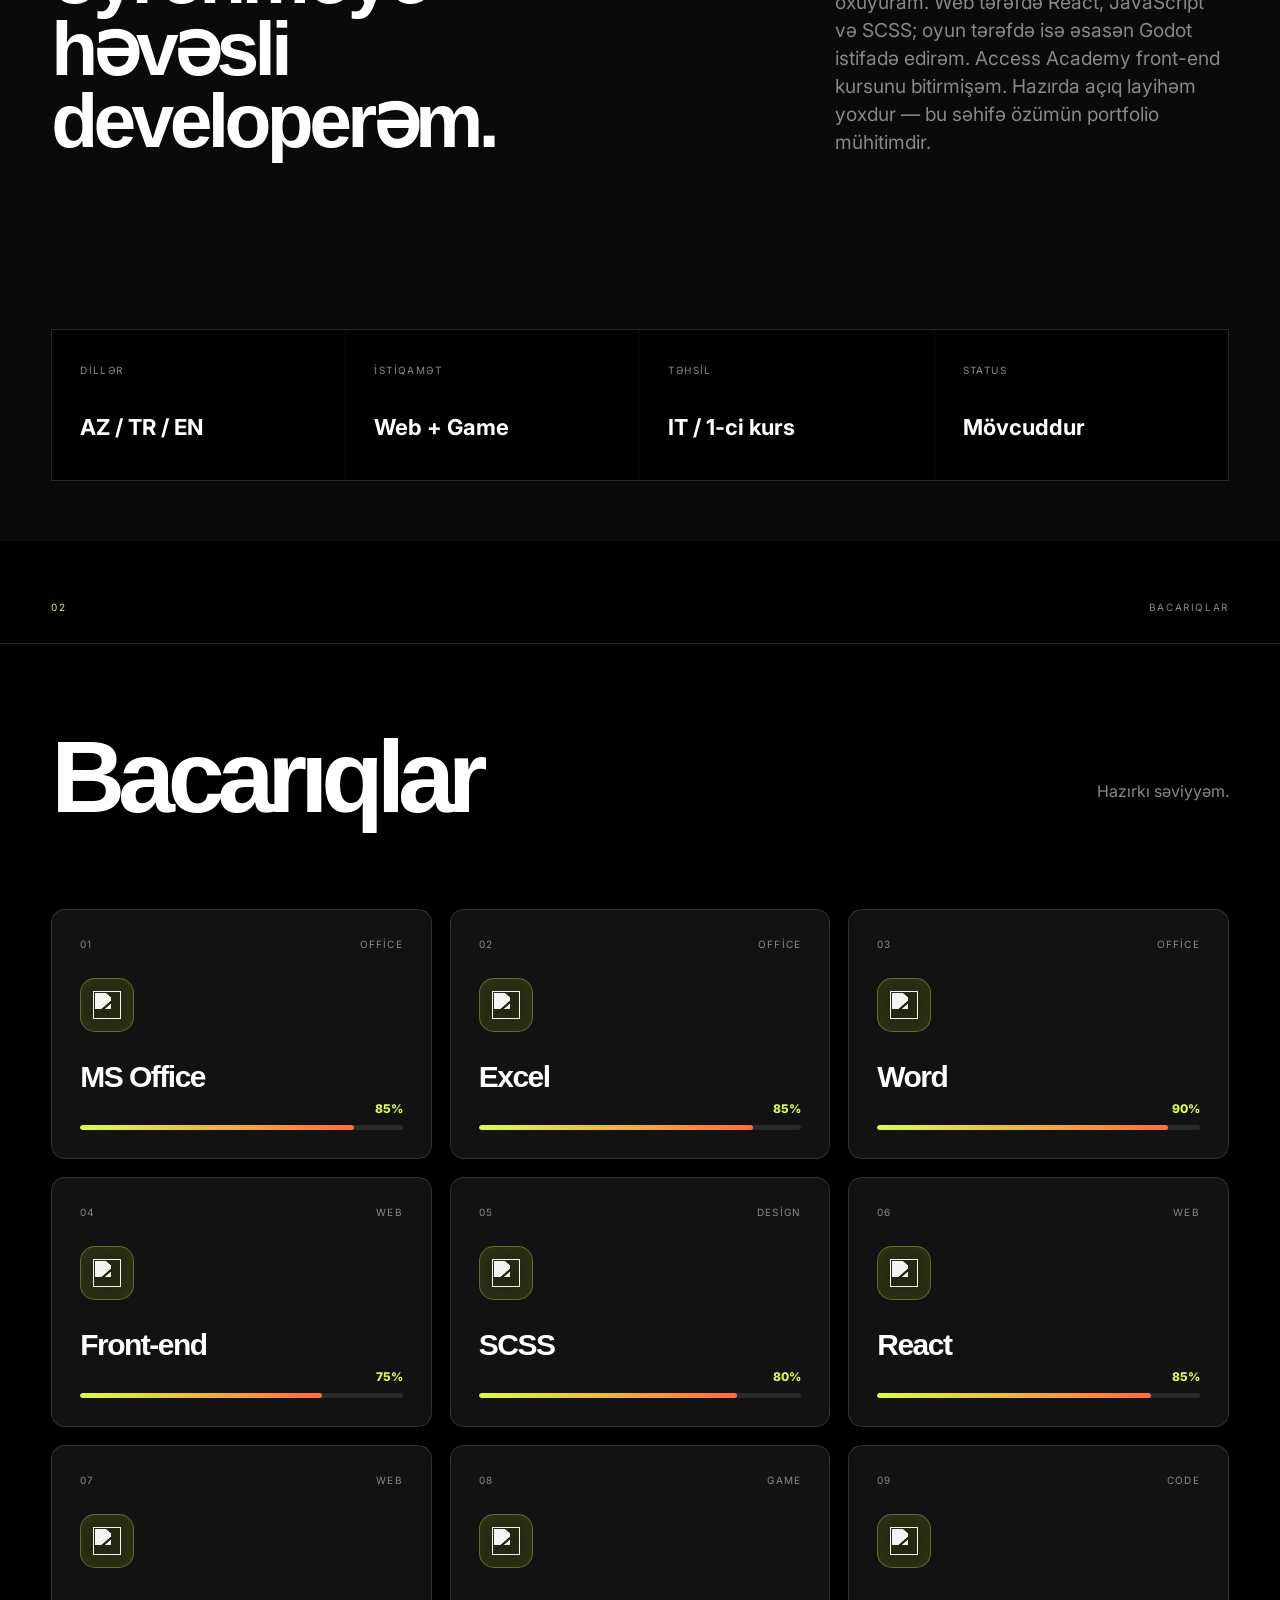
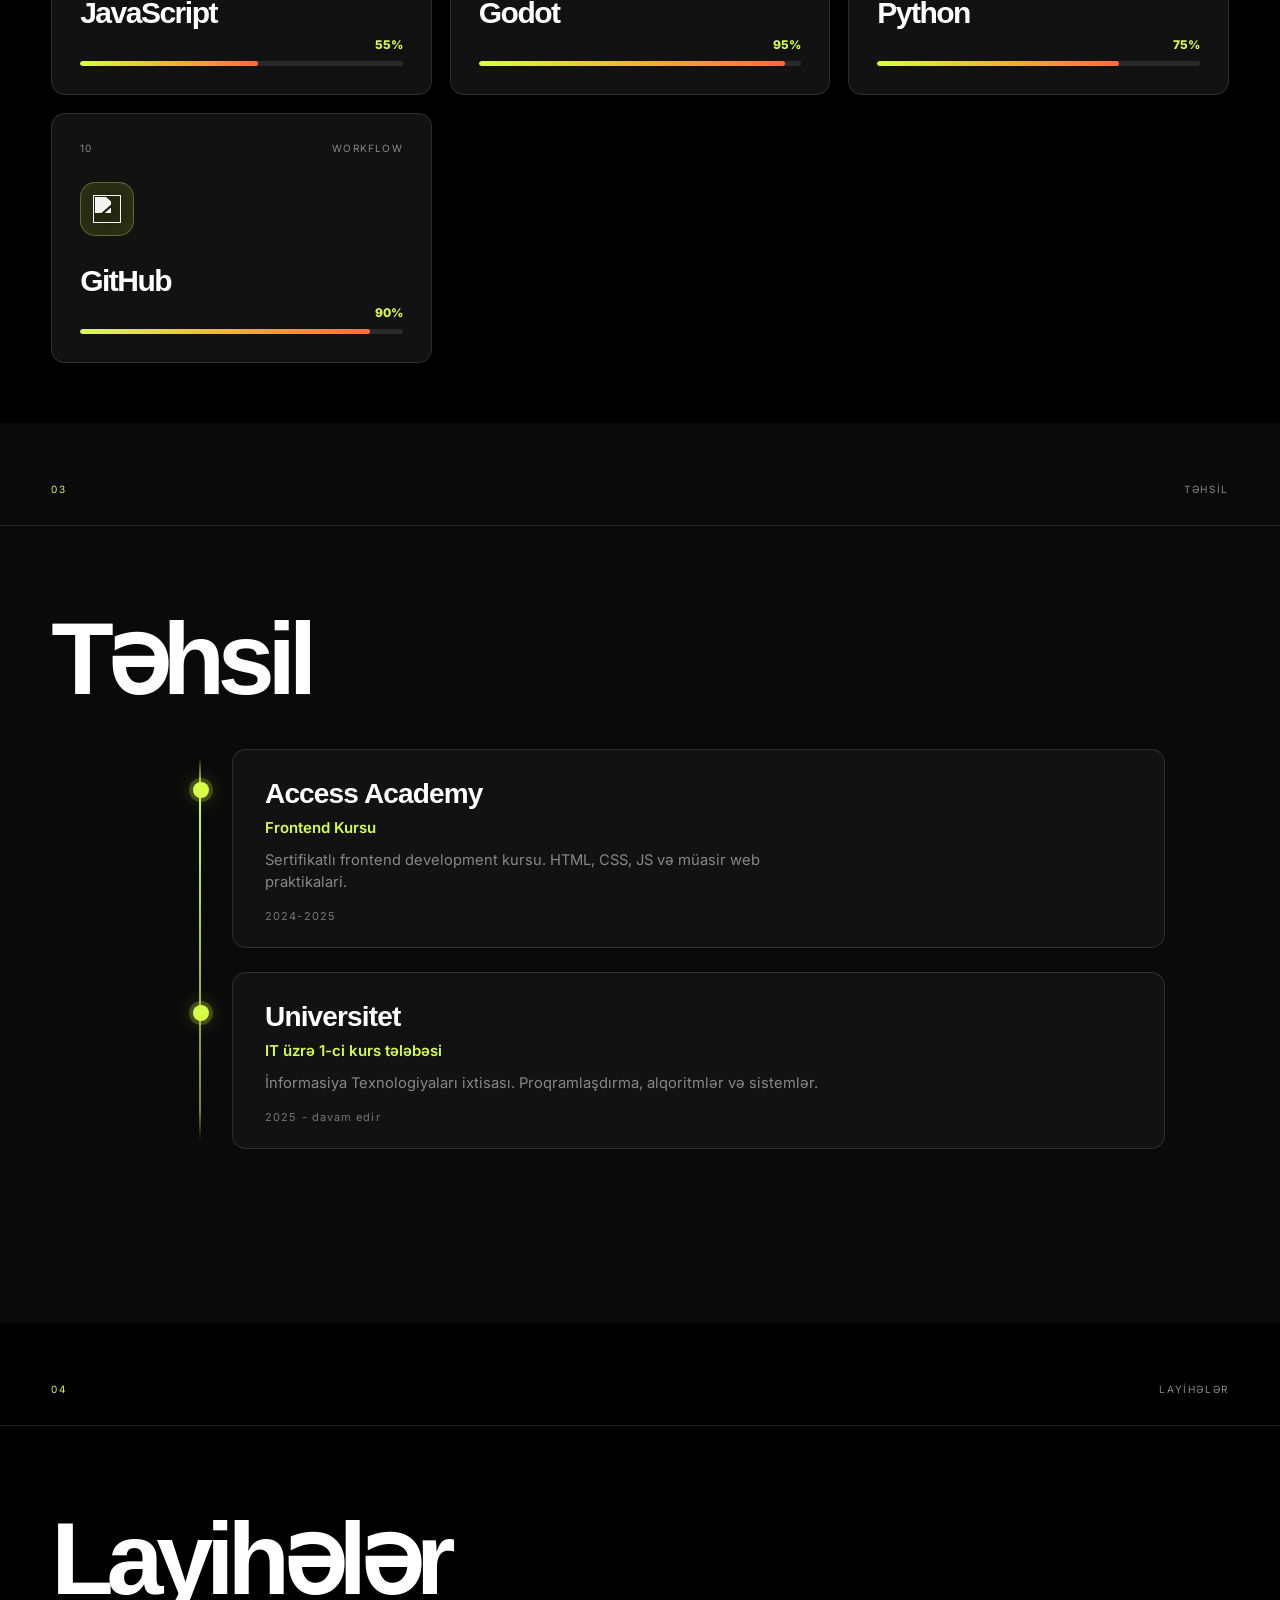
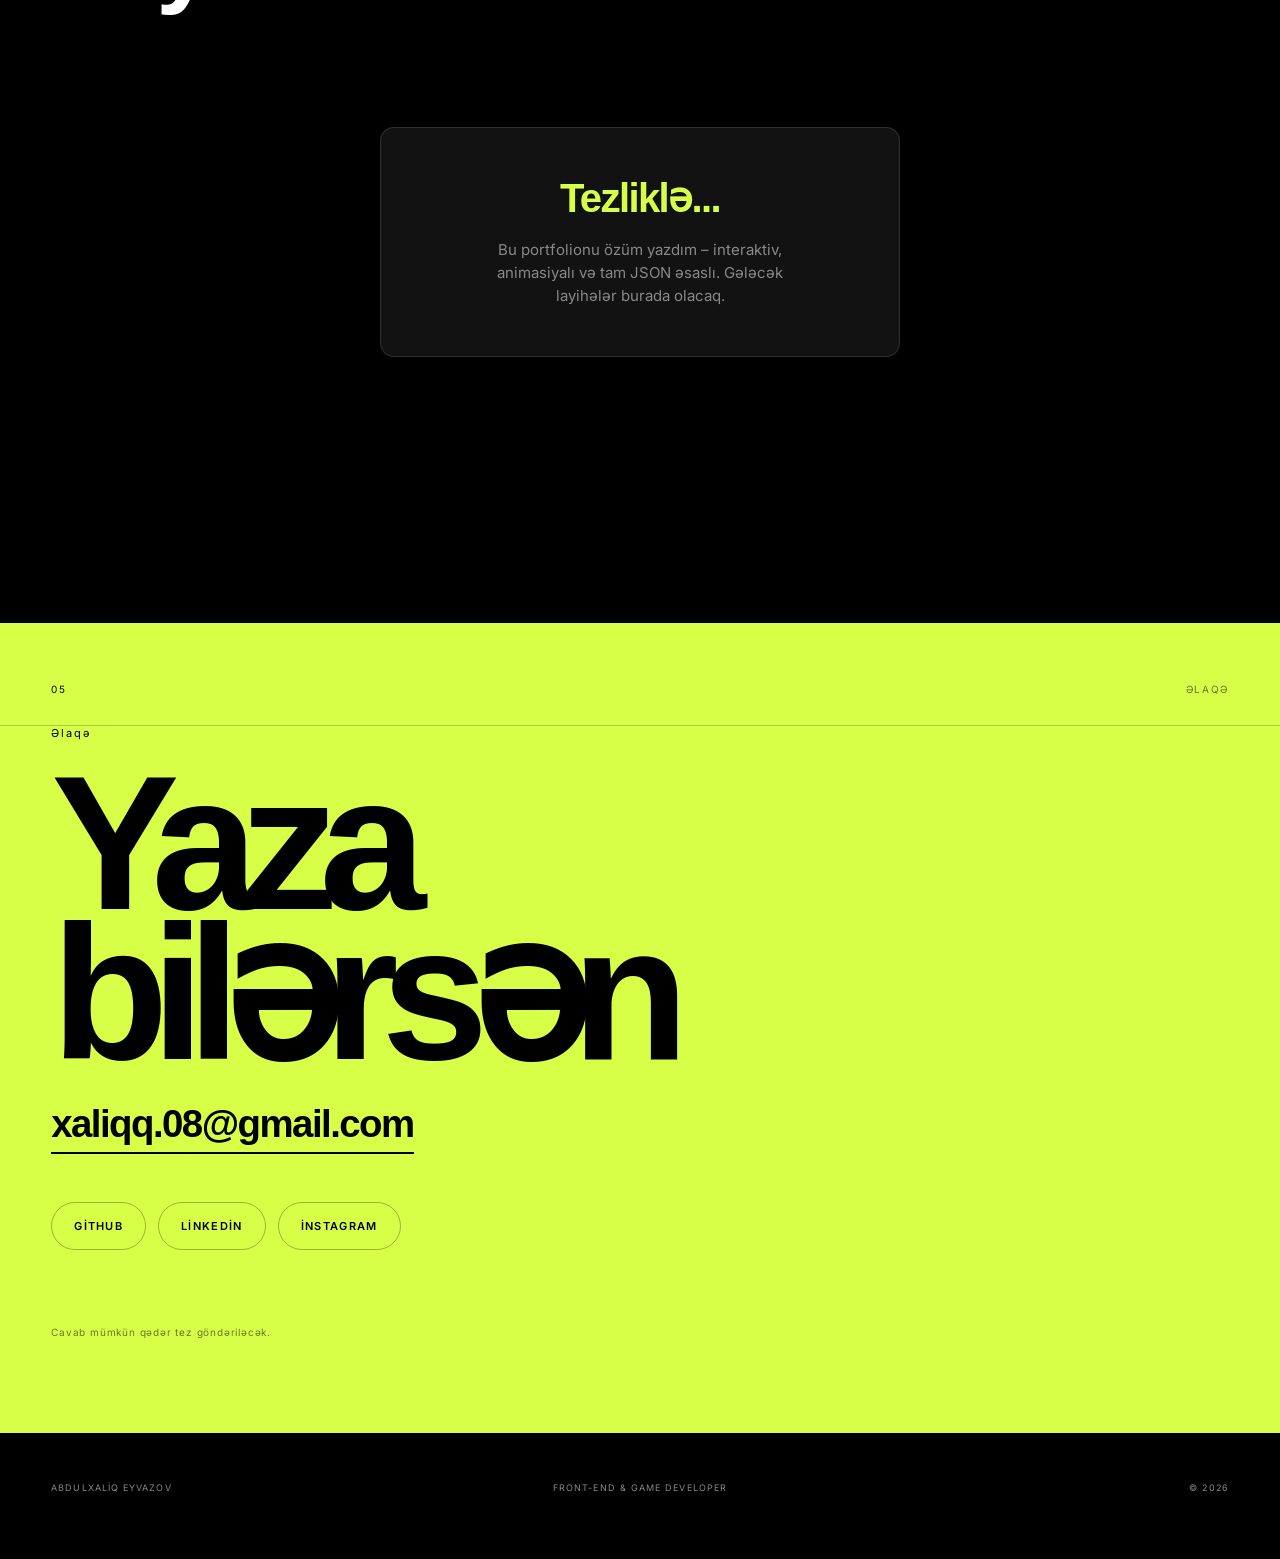
==== commit 17199ec1: "Add favicon and manifest links to index.html Added favicon and manifest links for better site integr" ====
--- a/index.html
+++ b/index.html
@@ -2,6 +2,10 @@
 <html lang="az">
 <head>
   <meta charset="UTF-8">
+  <link rel="apple-touch-icon" sizes="180x180" href="/apple-touch-icon.png">
+  <link rel="icon" type="image/png" sizes="32x32" href="/favicon-32x32.png">
+  <link rel="icon" type="image/png" sizes="16x16" href="/favicon-16x16.png">
+  <link rel="manifest" href="/site.webmanifest">
   <meta name="viewport" content="width=device-width, initial-scale=1.0">
   <meta name="theme-color" content="#070708">
   <meta name="description" content="Yazılım mühendisi portfolyosu. React, SCSS, JavaScript ile modern frontend web uygulamaları; Godotla kreatif oyun geliştirme projelerim ve güncel CV'm. Gelişmiş yardım">
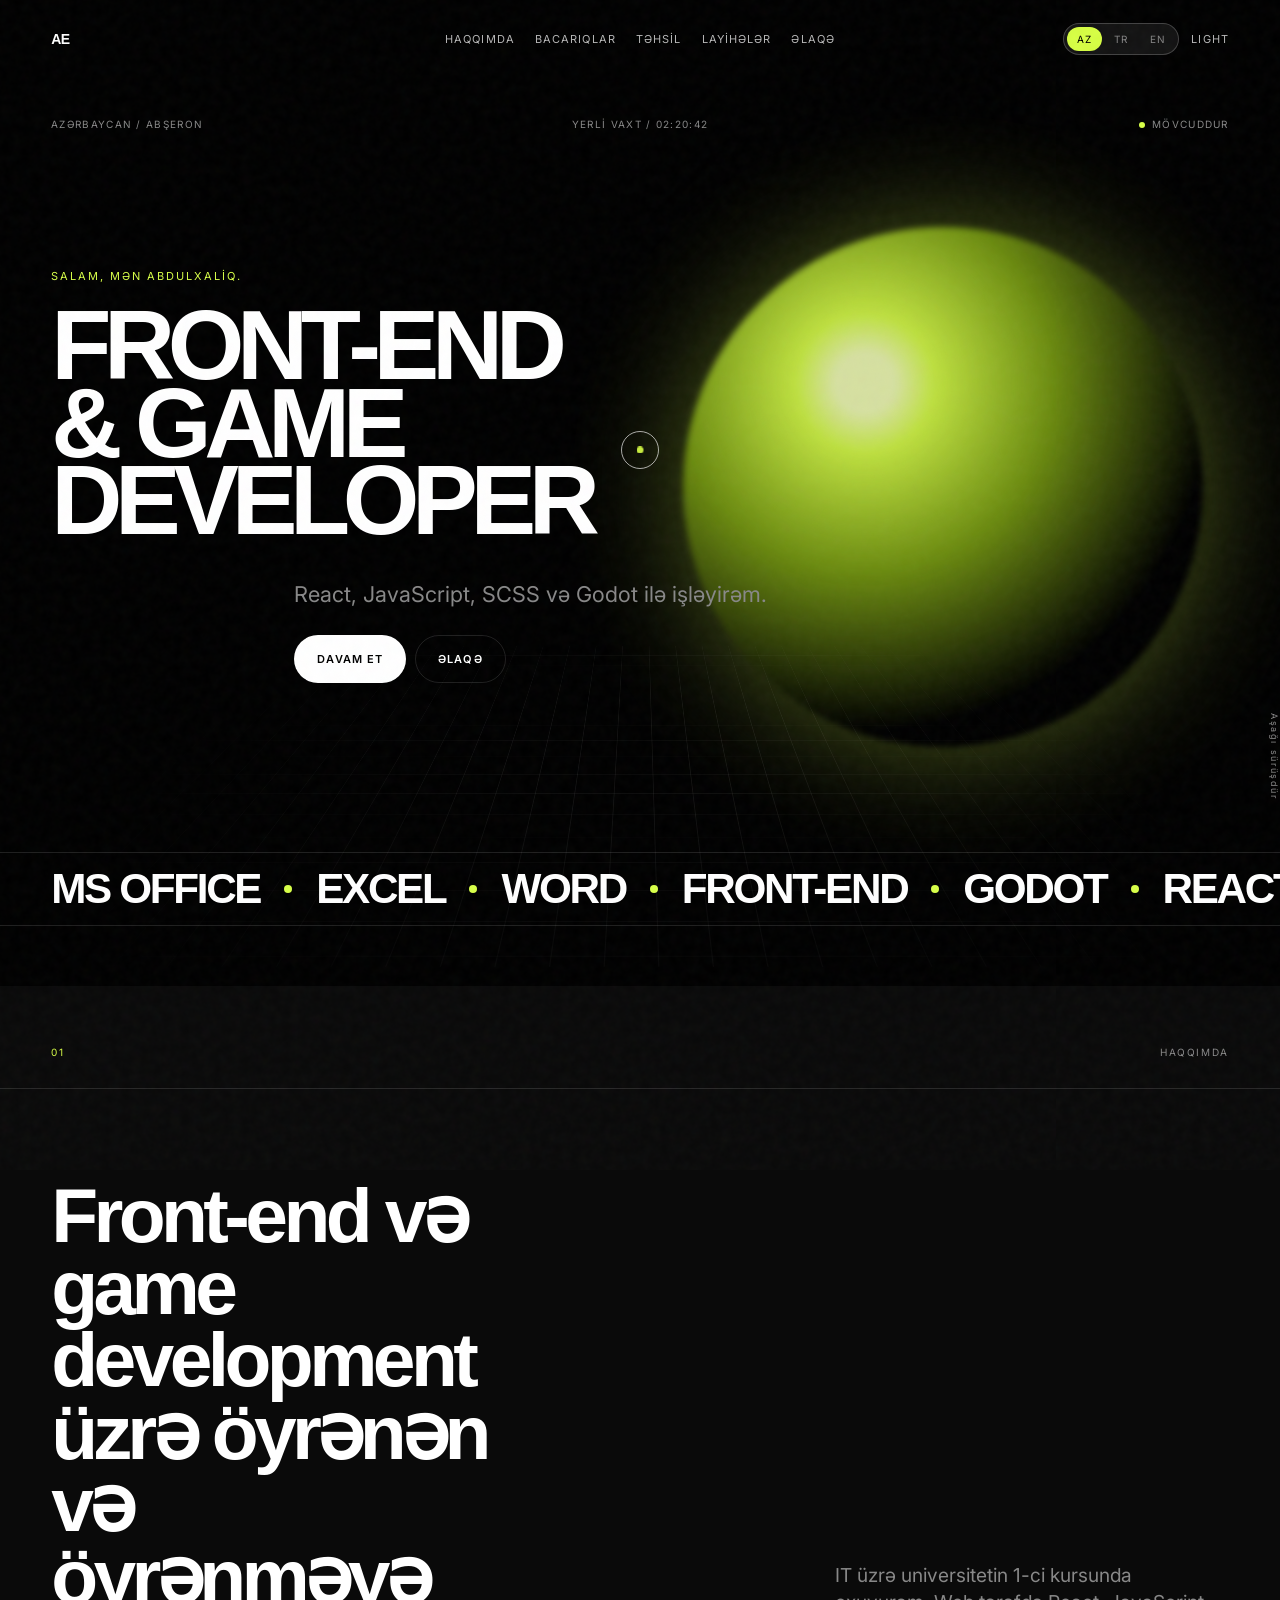
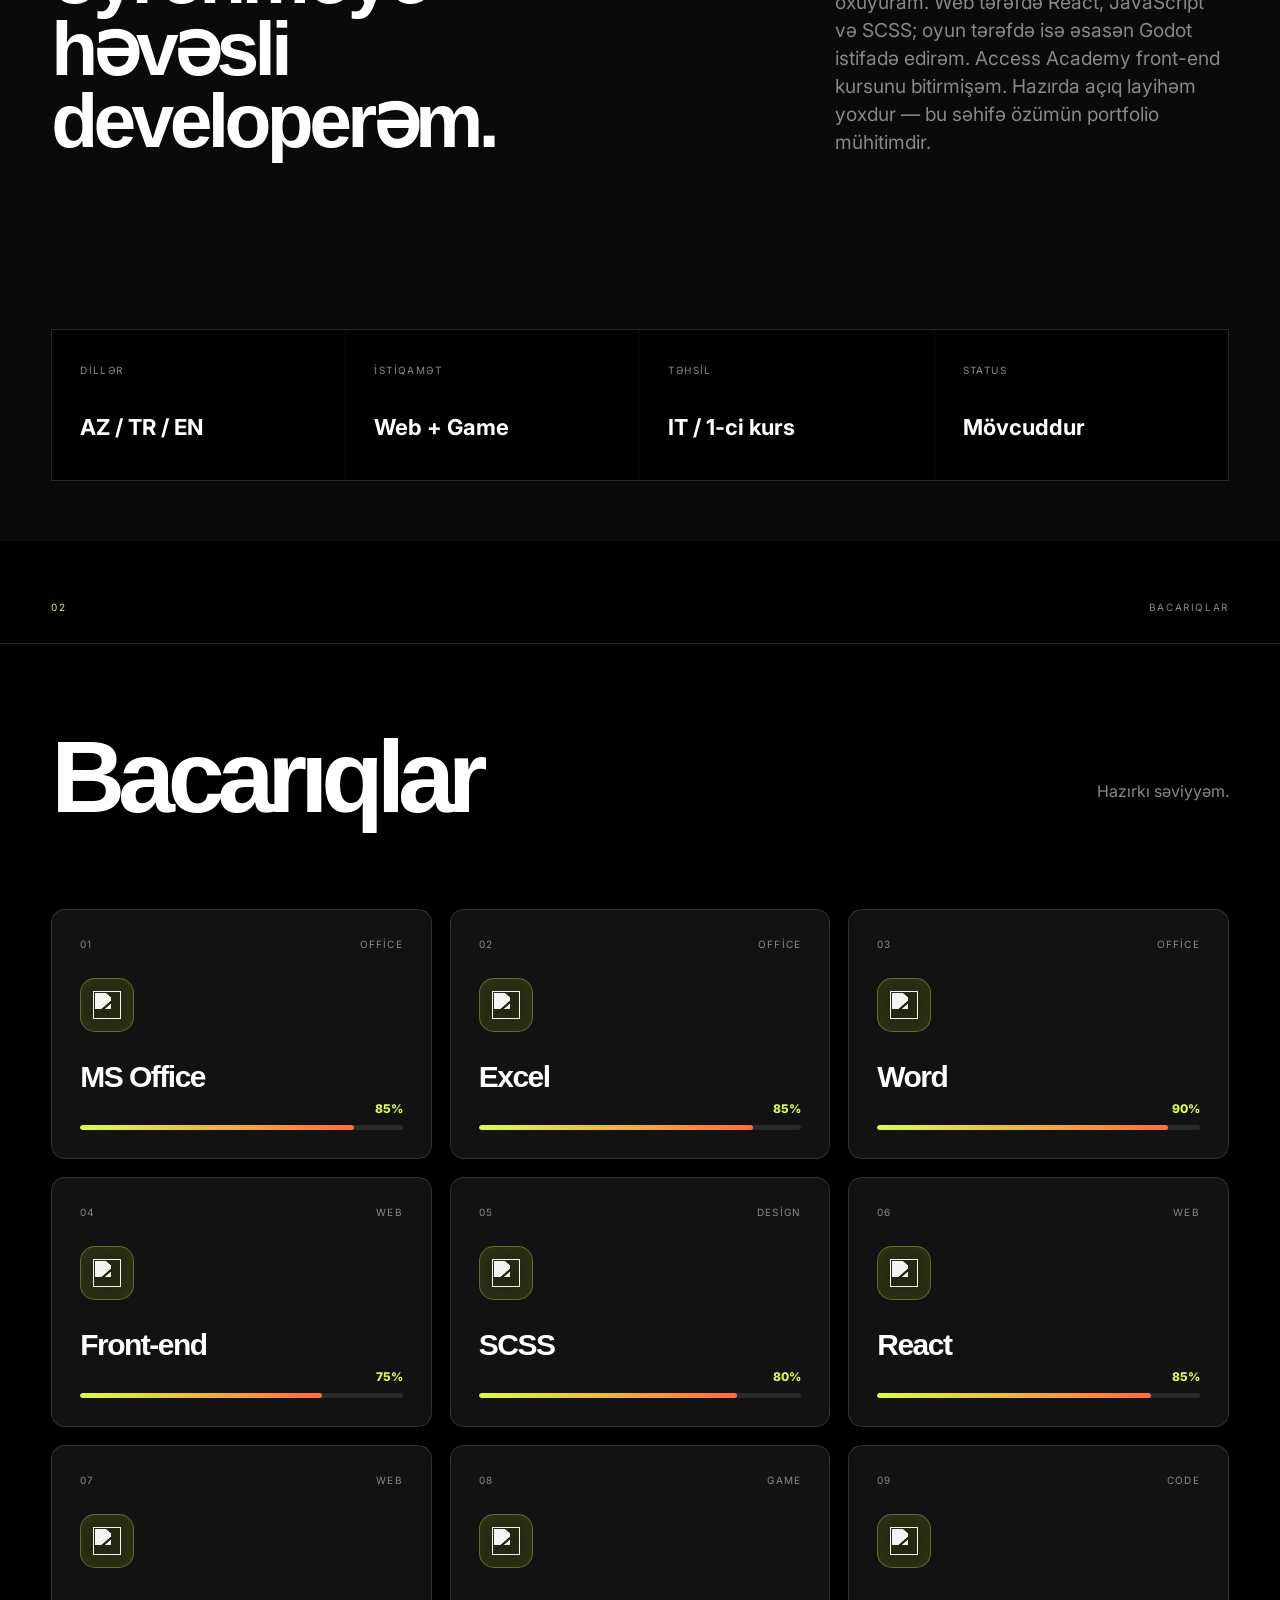
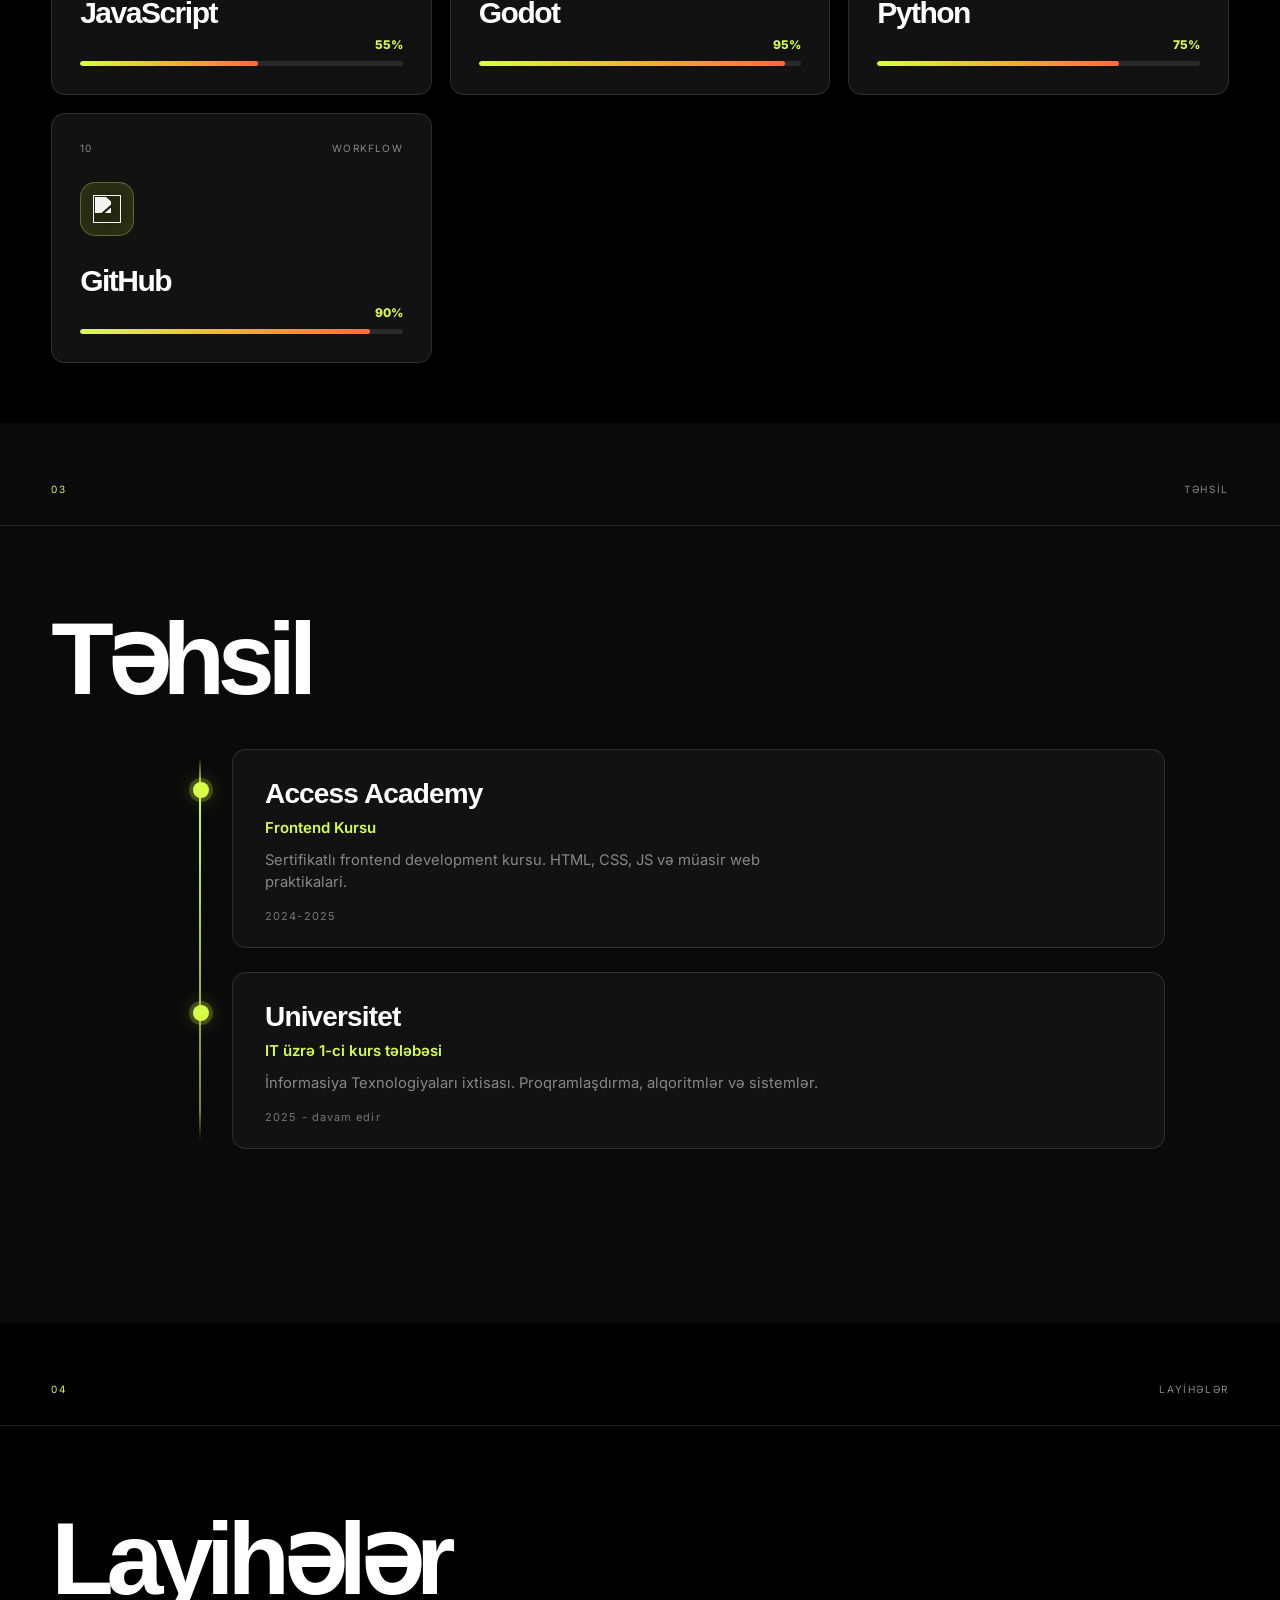
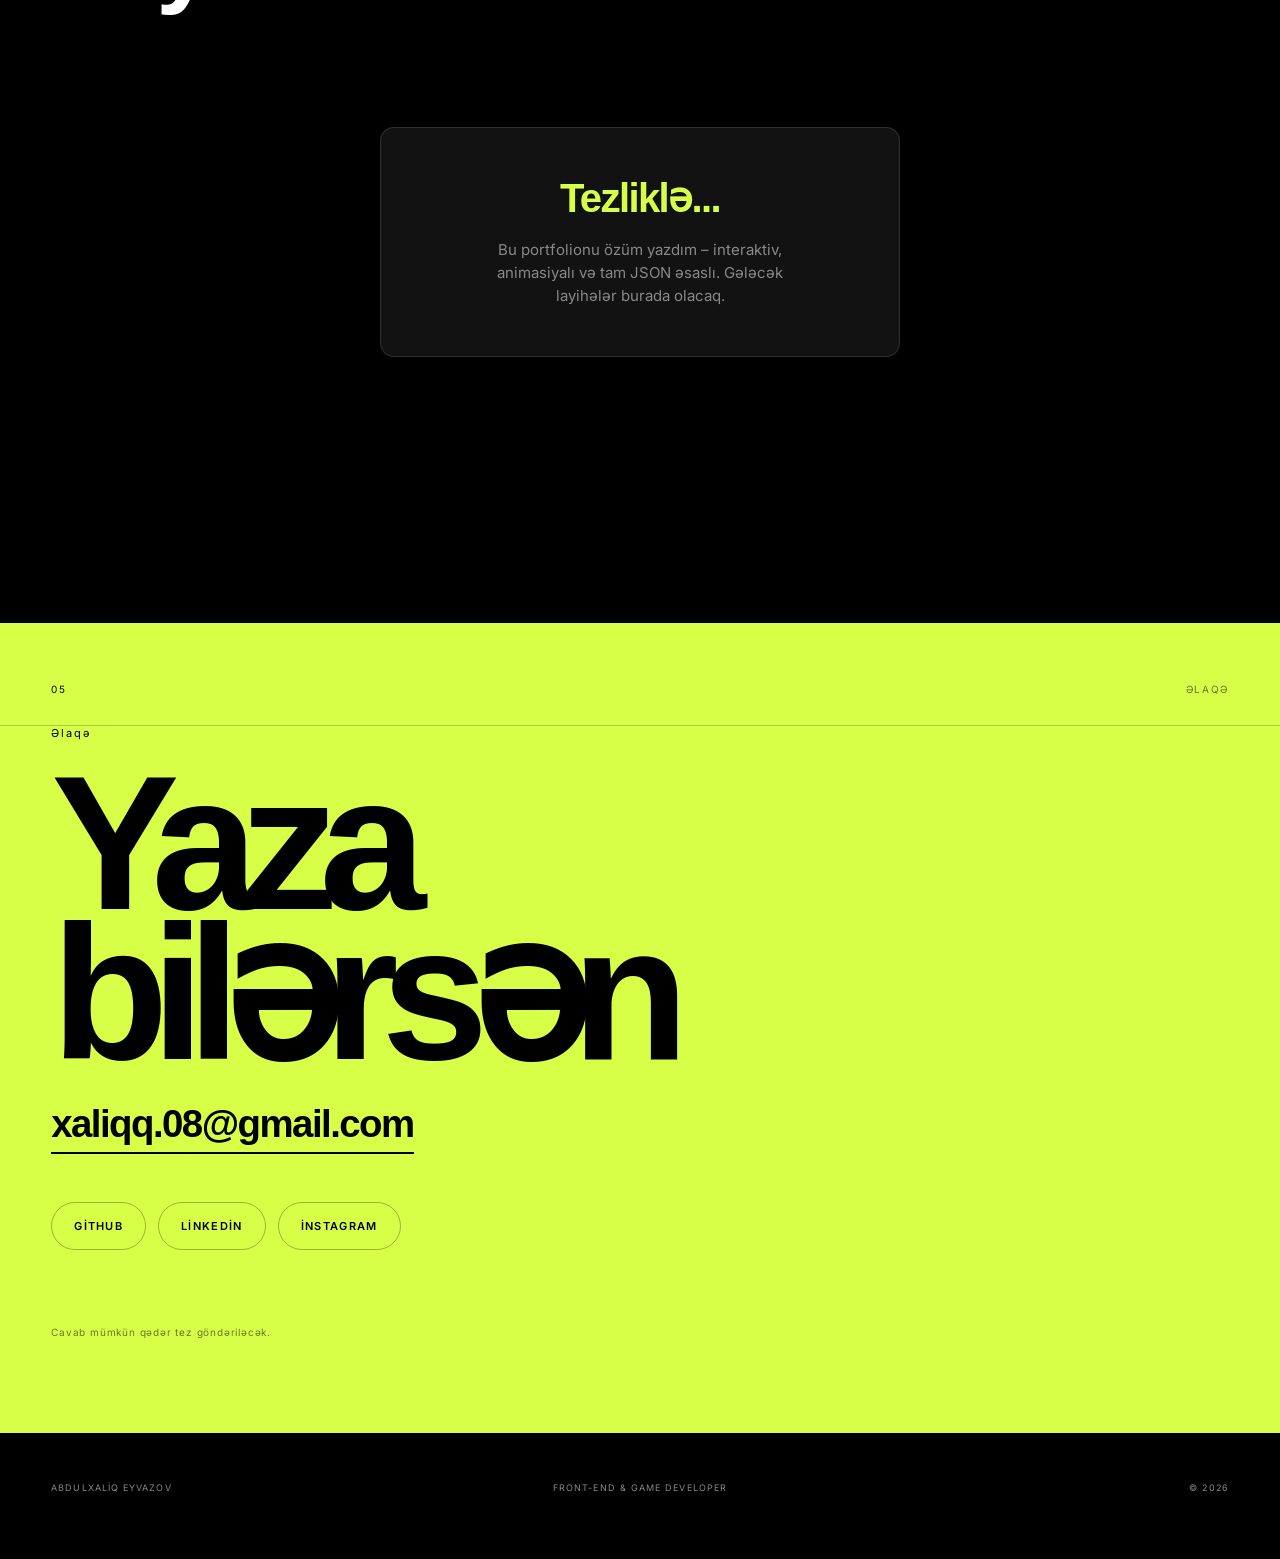
==== commit 4bd4eaf8: "Re-add favicon and manifest links in index.html" ====
--- a/index.html
+++ b/index.html
@@ -2,10 +2,6 @@
 <html lang="az">
 <head>
   <meta charset="UTF-8">
-  <link rel="apple-touch-icon" sizes="180x180" href="/apple-touch-icon.png">
-  <link rel="icon" type="image/png" sizes="32x32" href="/favicon-32x32.png">
-  <link rel="icon" type="image/png" sizes="16x16" href="/favicon-16x16.png">
-  <link rel="manifest" href="/site.webmanifest">
   <meta name="viewport" content="width=device-width, initial-scale=1.0">
   <meta name="theme-color" content="#070708">
   <meta name="description" content="Yazılım mühendisi portfolyosu. React, SCSS, JavaScript ile modern frontend web uygulamaları; Godotla kreatif oyun geliştirme projelerim ve güncel CV'm. Gelişmiş yardım">
@@ -16,6 +12,10 @@
   <meta property="og:description" content="React, SCSS ve Godot kullanan profesyonel yazılımcı portfolyosu." />
   <meta property="og:image" content="https://thisxaliq.github.io/assets/preview.png" />
   <meta property="og:url" content="https://thisxaliq.github.io/" />
+  <link rel="apple-touch-icon" sizes="180x180" href="/apple-touch-icon.png">
+  <link rel="icon" type="image/png" sizes="32x32" href="/favicon-32x32.png">
+  <link rel="icon" type="image/png" sizes="16x16" href="/favicon-16x16.png">
+  <link rel="manifest" href="/site.webmanifest">
   <link rel="preconnect" href="https://fonts.googleapis.com">
   <link rel="preconnect" href="https://fonts.gstatic.com" crossorigin>
   <link href="https://fonts.googleapis.com/css2?family=Inter:wght@400;500;600;700;800&display=swap" rel="stylesheet">
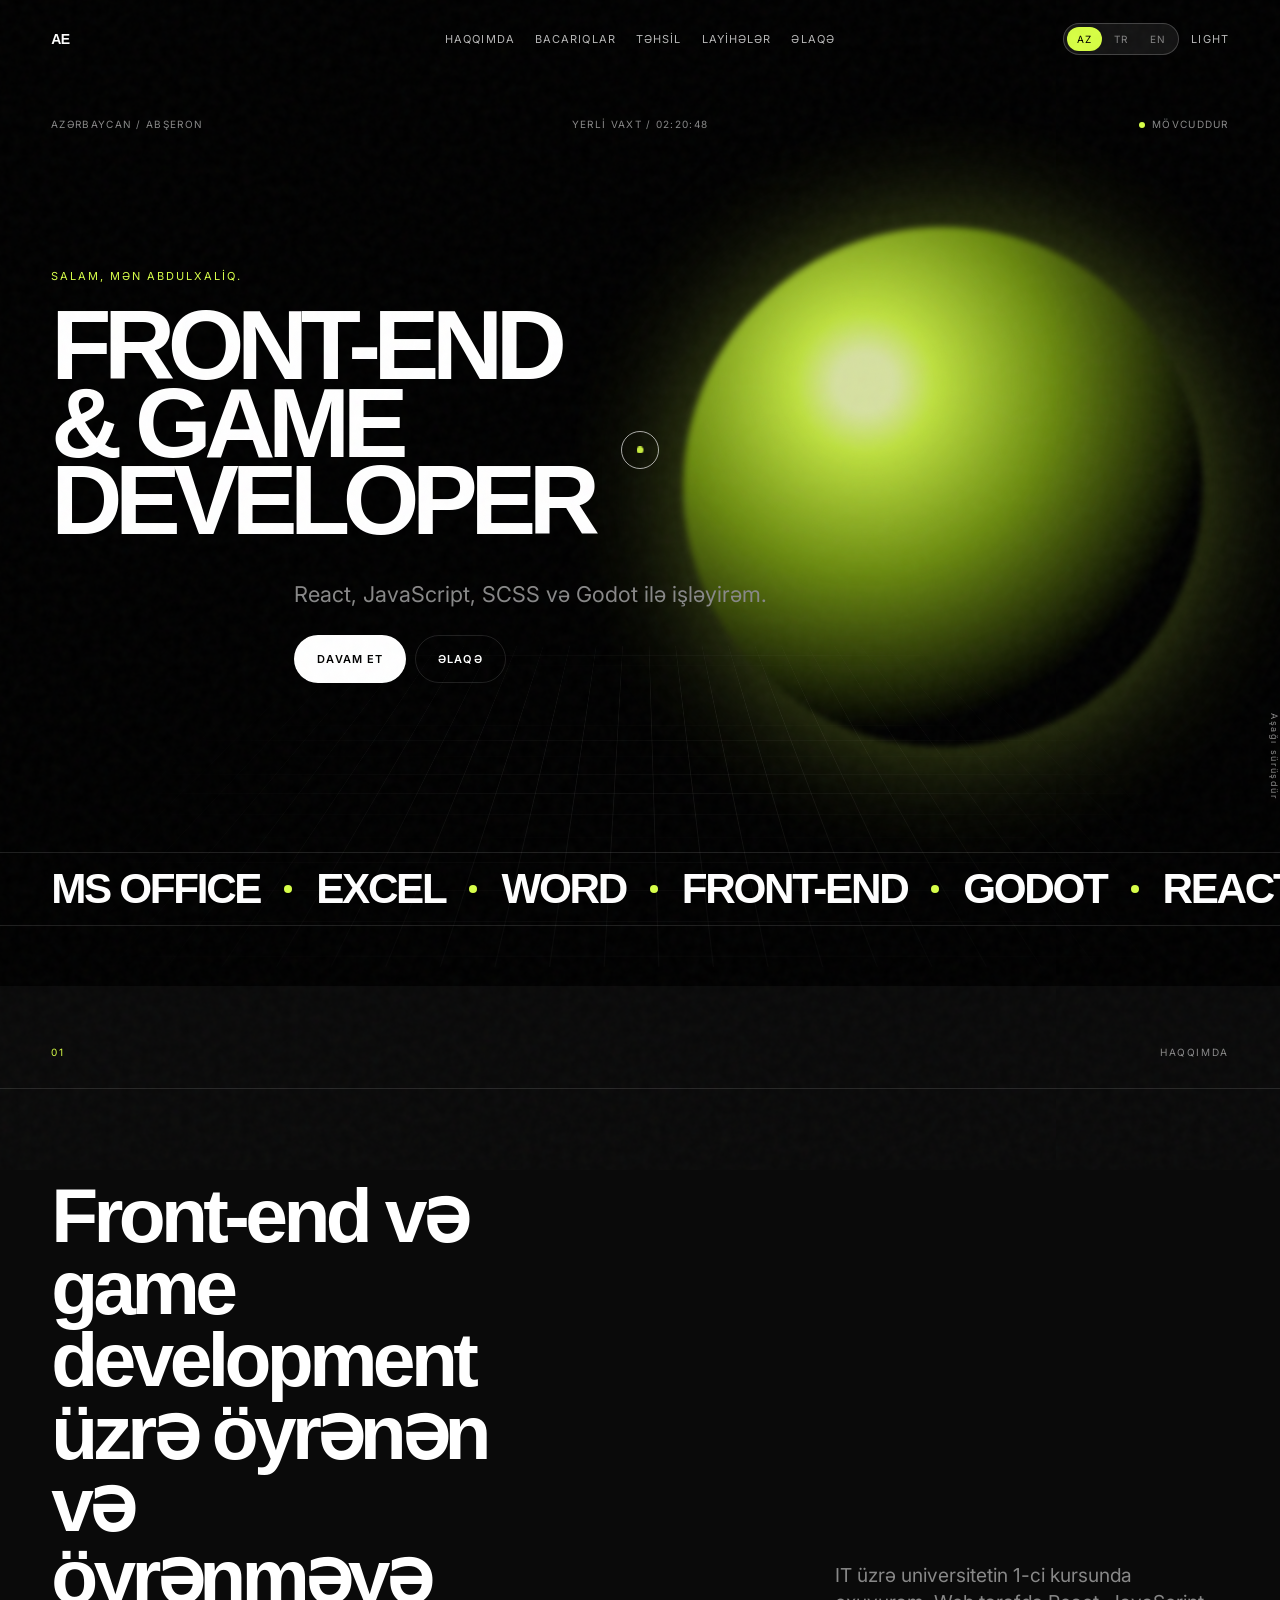
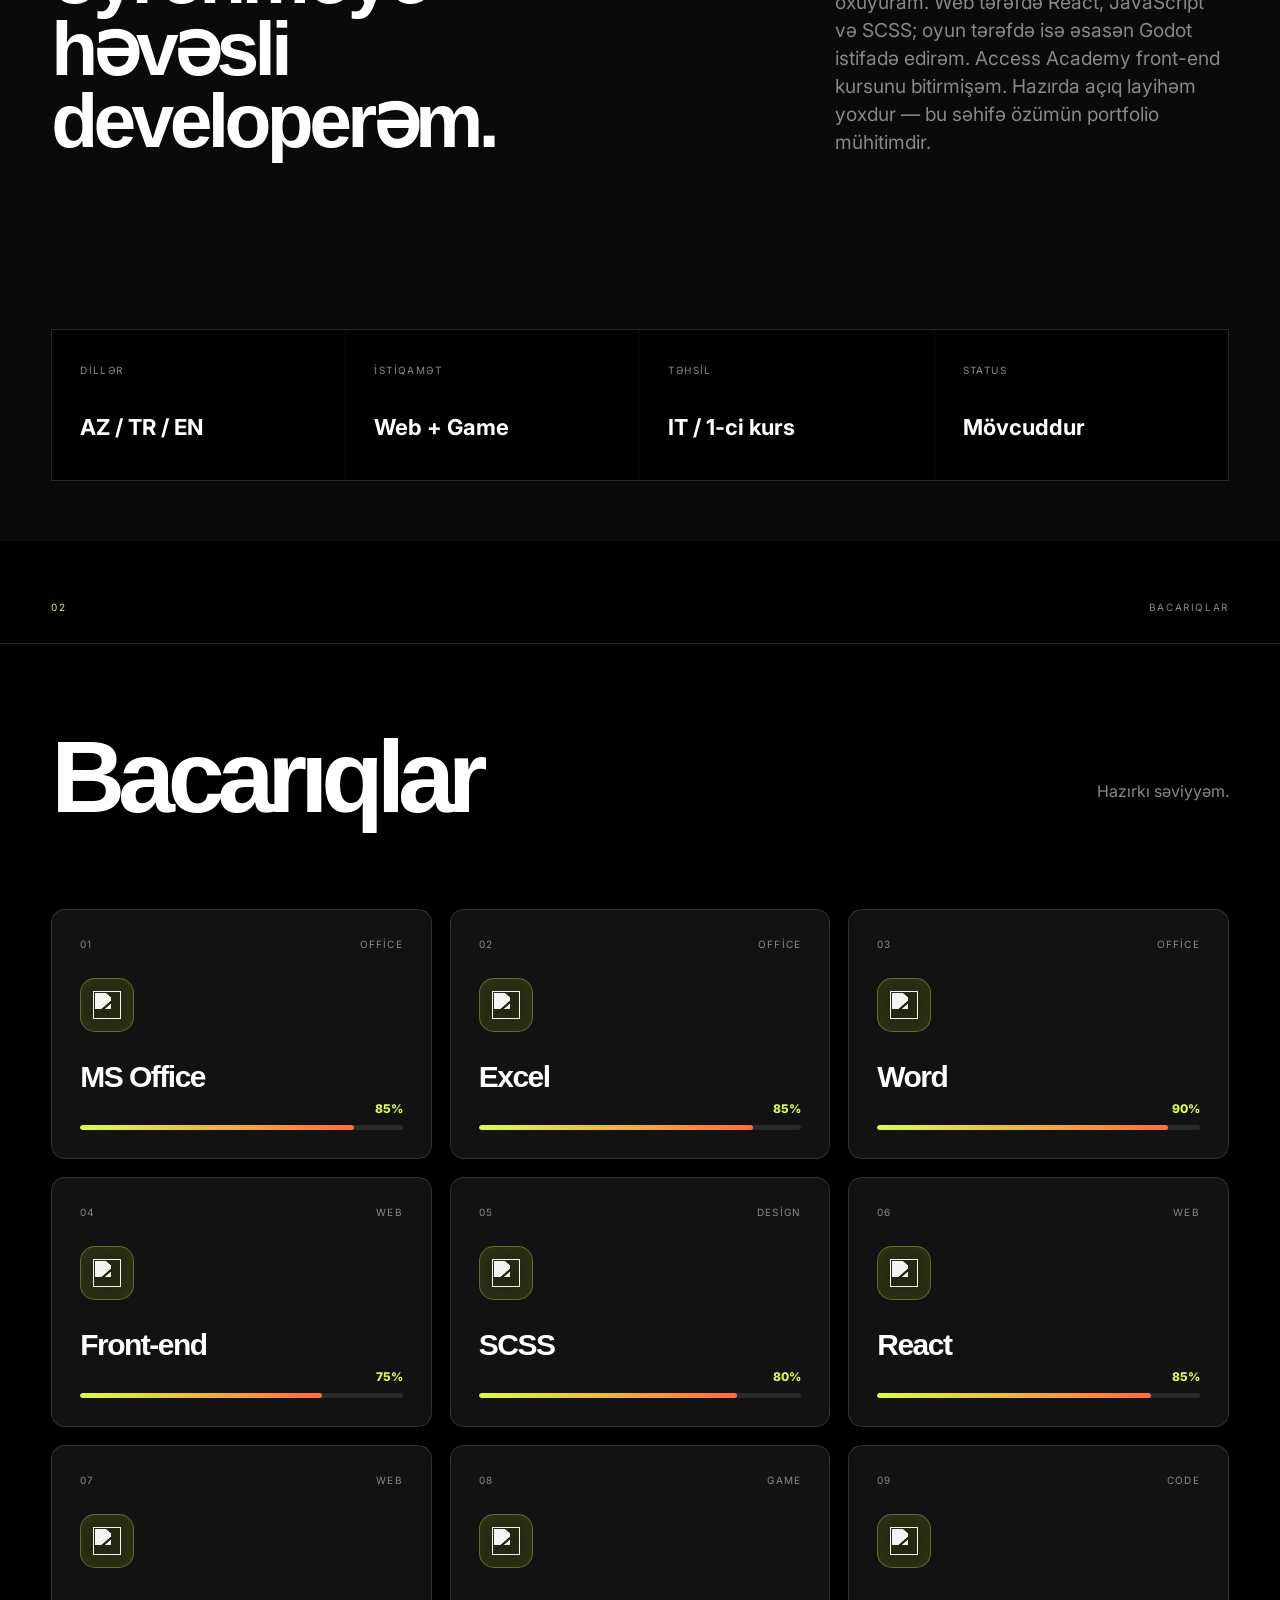
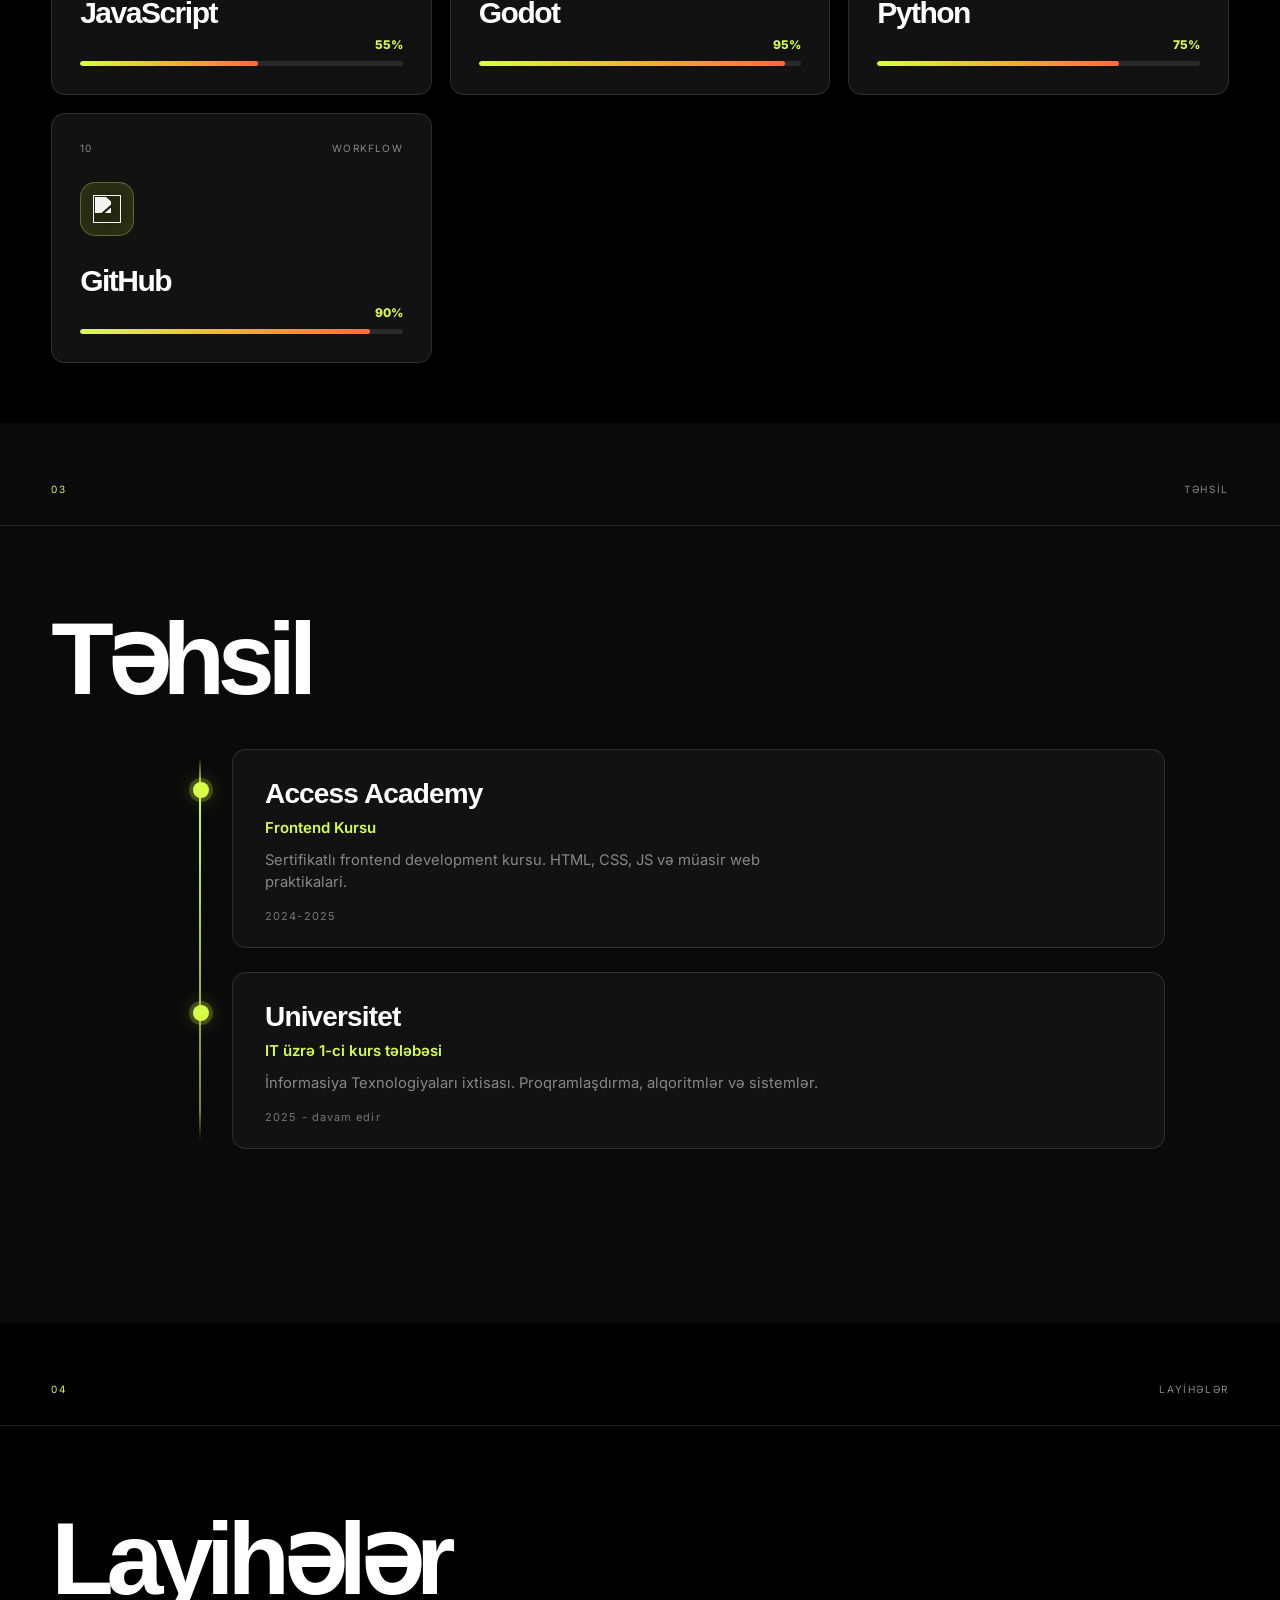
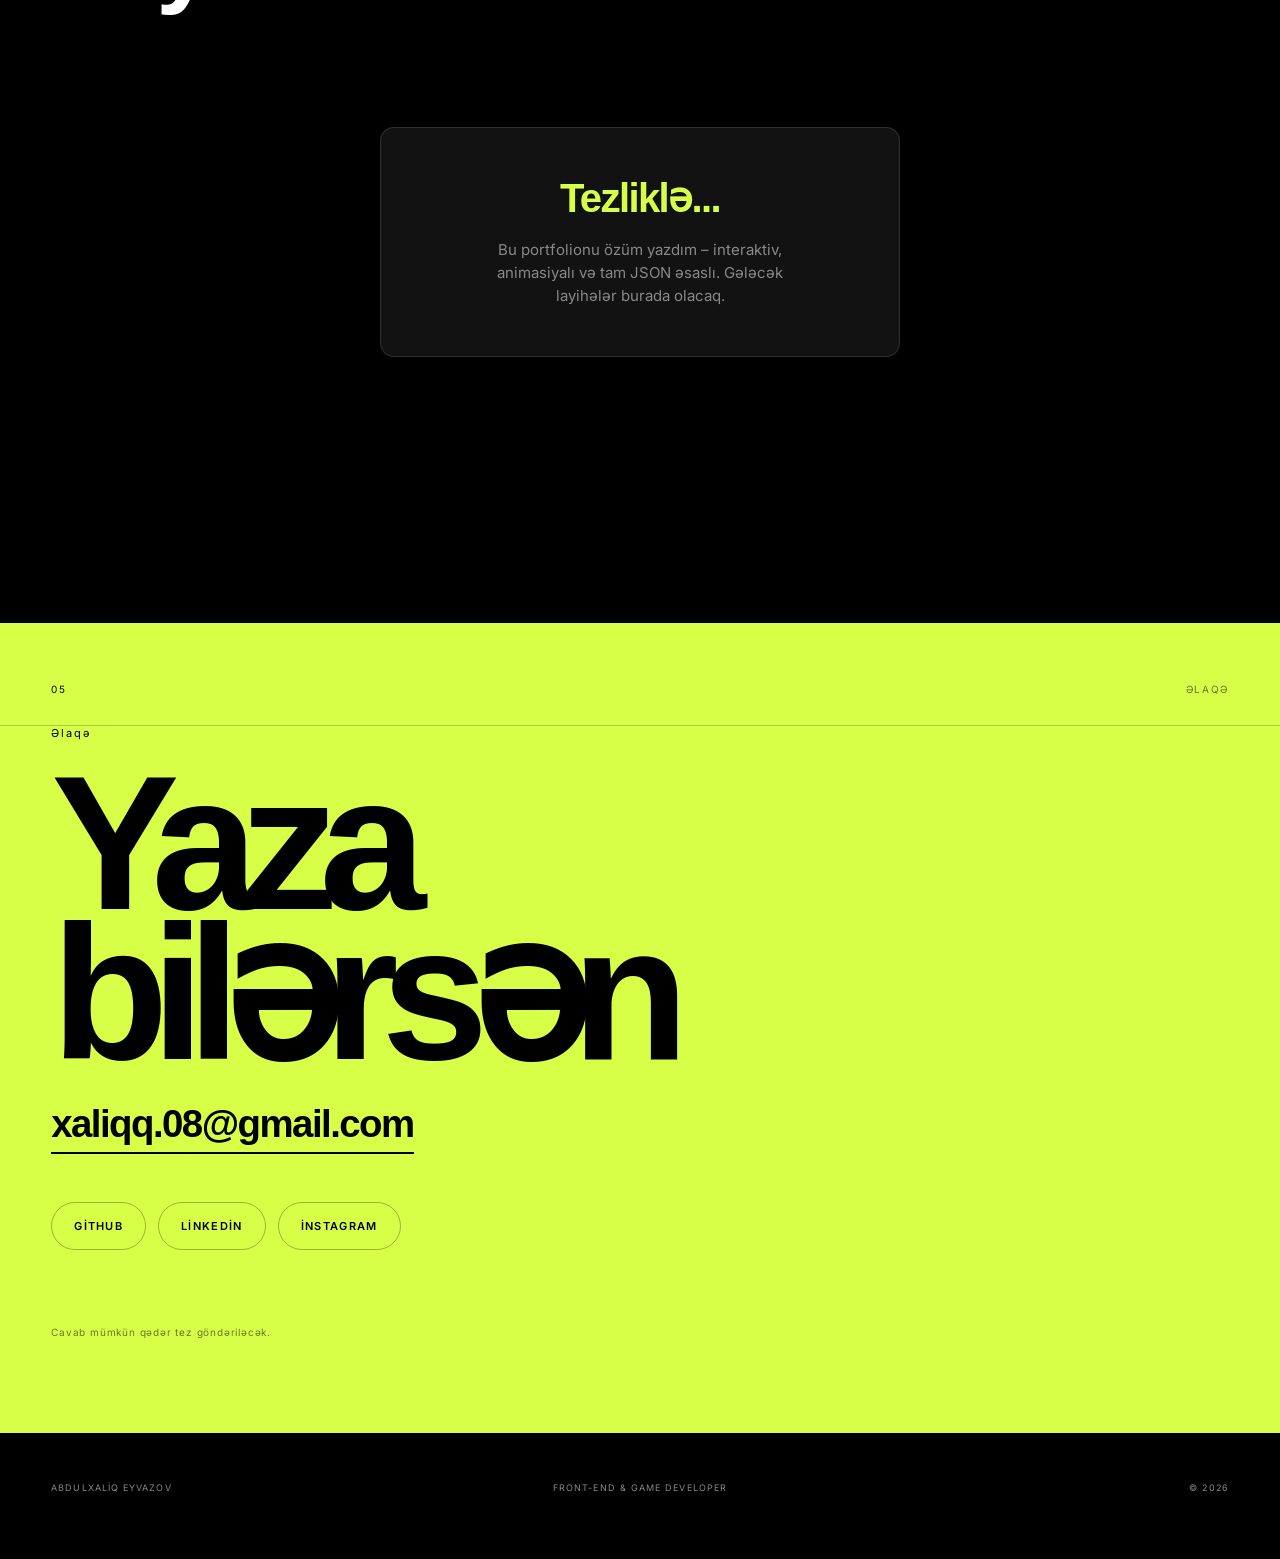
==== commit a21de106: ". Removed outdated warning about site being generated by AI." ====
--- a/index.html
+++ b/index.html
@@ -146,9 +146,7 @@
   <p onload-js>yüklənir...</p>
   <!-- 
     !!! DİQQƏT !!!
-    SAYTIN ƏKSƏRYƏTİ SUNİ İNTELLEKT TƏRƏFİNDƏN YIĞILMIŞDIR
-    HAL HAZIRDA ORJİNAL SAYT BAŞDAN YIĞILIR
-    O MÜDDƏT ƏRZİNDƏ BU SAYT İSTİFADƏ EDİLƏCƏK
+    Sayt örnək məqsədiylə yığılsada məlumatların hamısı reallığı əks ettirir
     DİQQƏTİNİZ VƏ SƏBRİNİZ ÜÇÜN TƏŞƏKKÜRLƏR
   -->
 </body>
